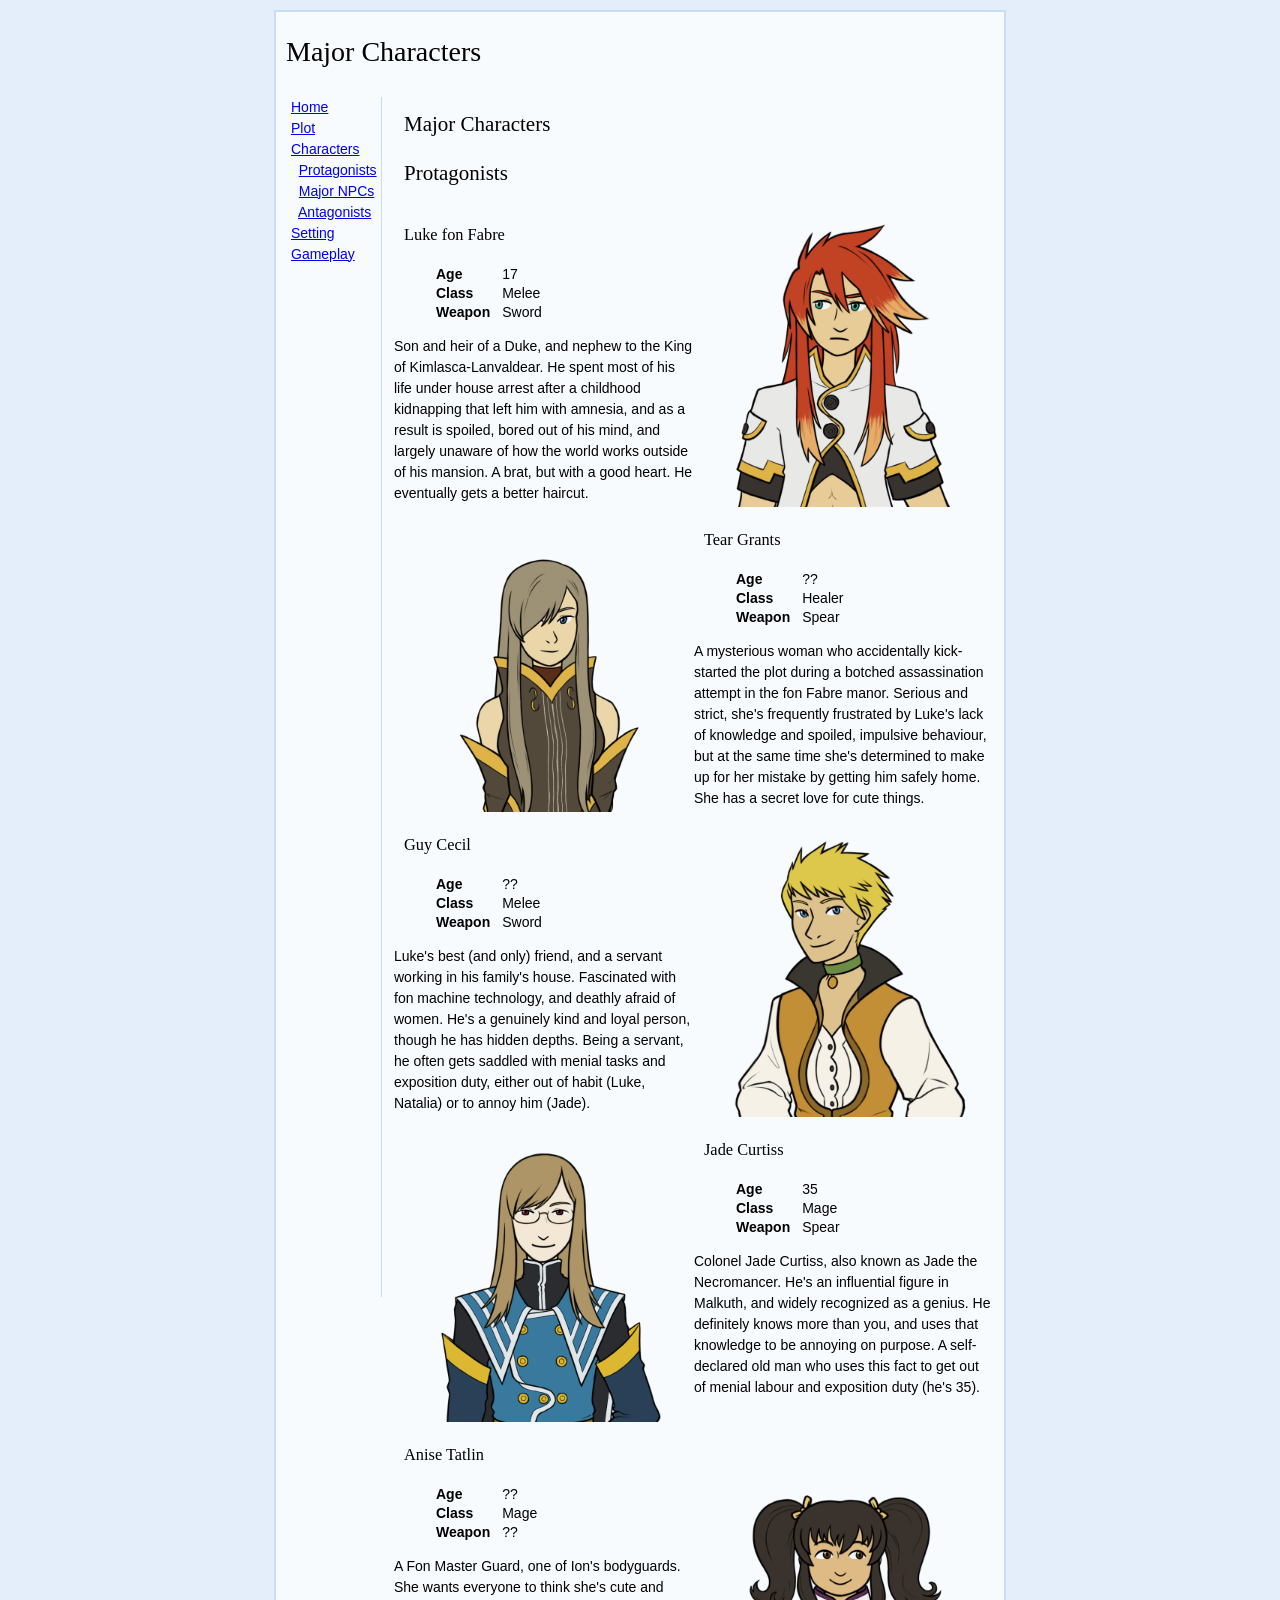
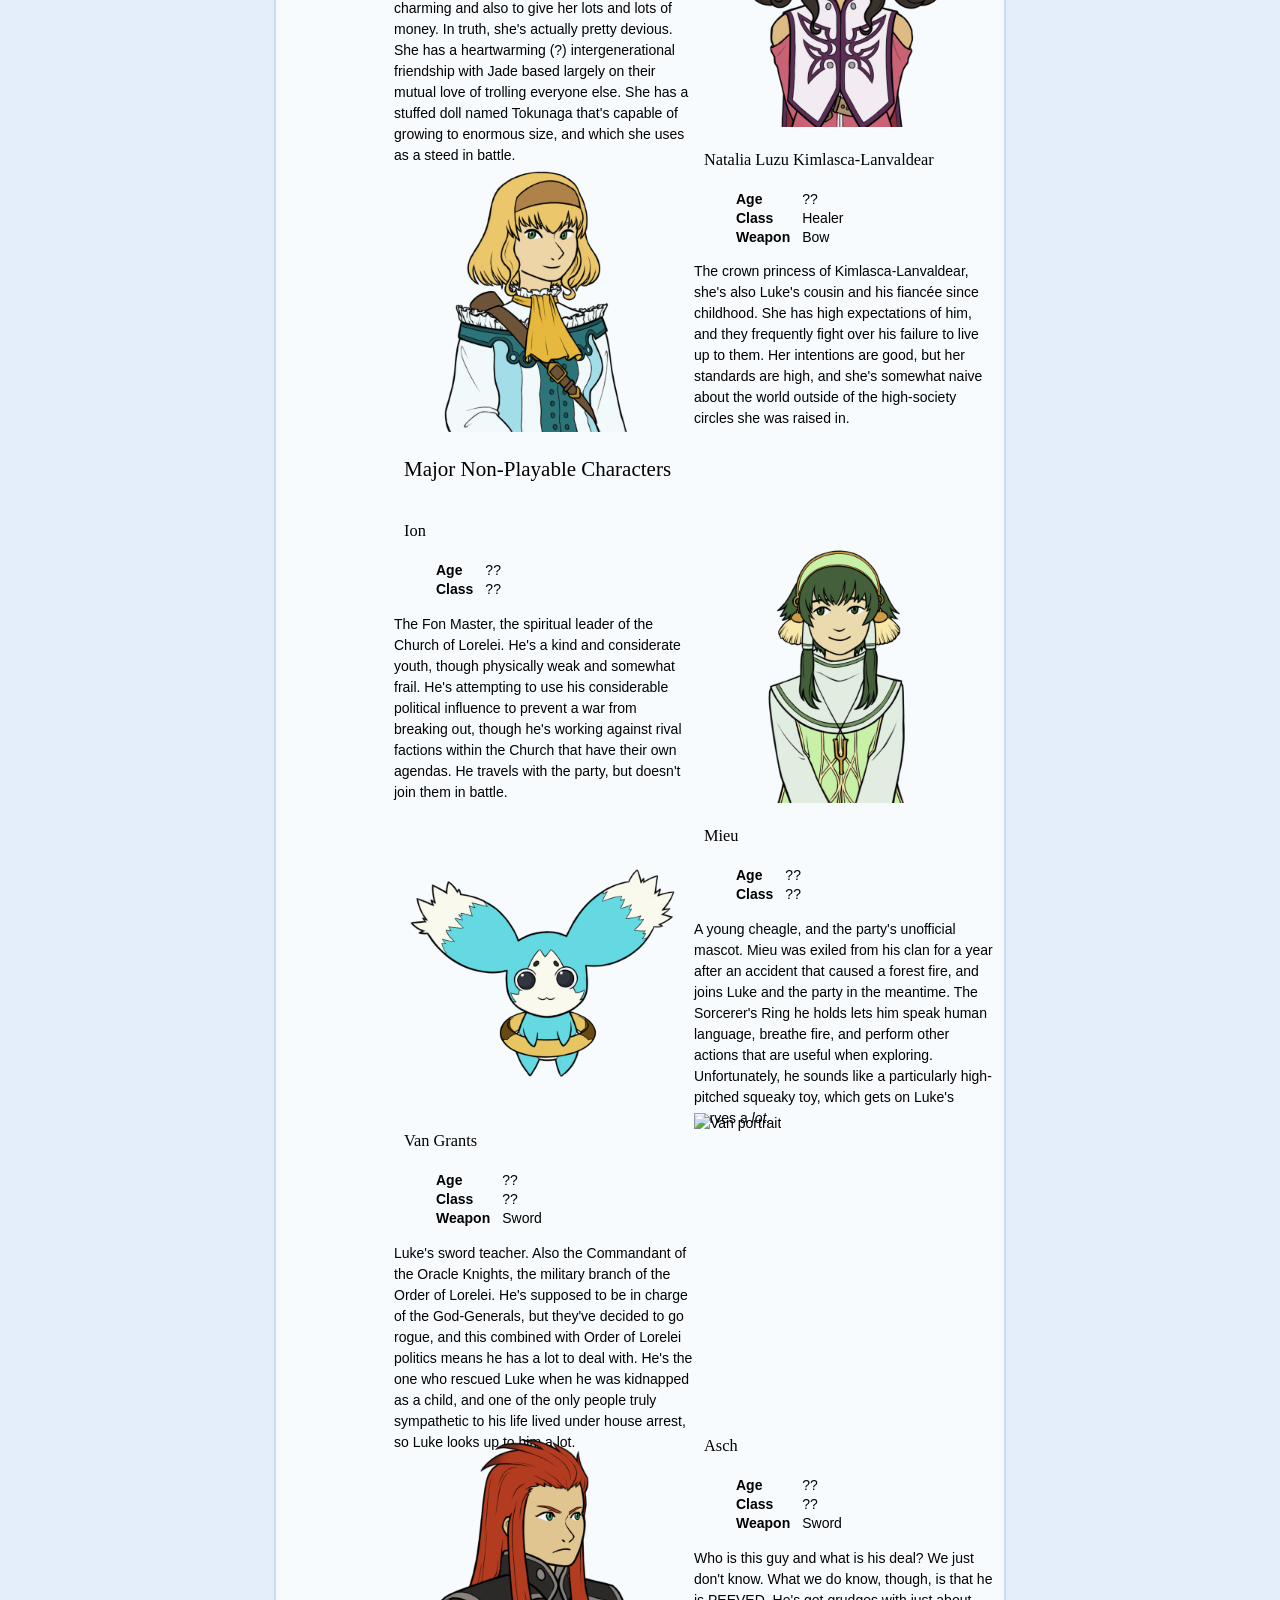
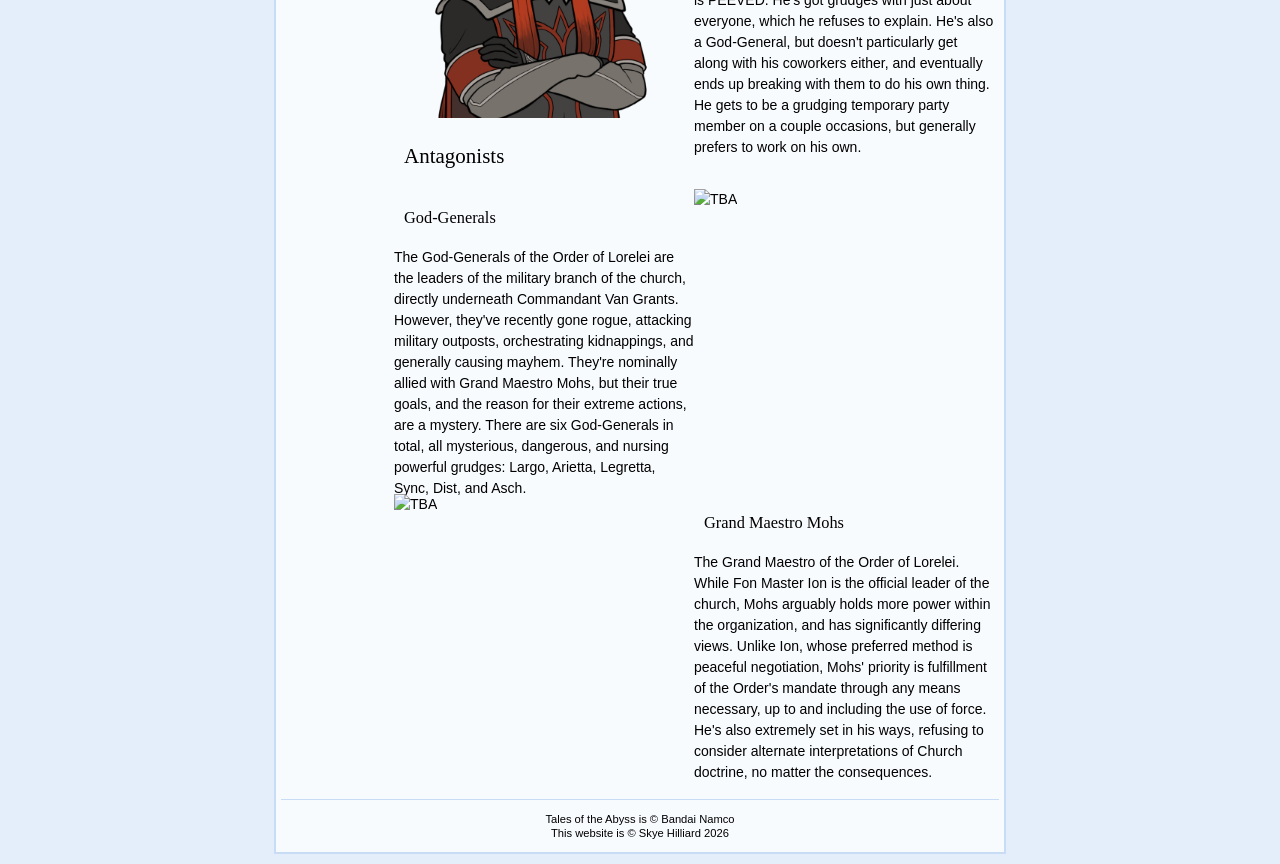
==== chara.html @ b819ff31 "Add files via upload" ====
<!DOCTYPE html>
  <html lang="en">
  <head>
   <meta charset="UTF-8">
   <title> Characters </title>
   <link rel="stylesheet" href="global.css" media="screen">
  </head>
  <body class="content"> <!--content pages will have the same layout-->
   <div id="wrapper">
    <header> <h1>Major Characters</h1> </header>

    <article>
     <h1>Major Characters</h1>
     <h2 id="protag">Protagonists</h2> <!--id for nav linking purposes-->
     <section id="left"> <!--to float left-->
      <h3>Luke fon Fabre</h3>
      <table id="chardata">
       <tr> <td> <strong> Age </strong> </td> <td> 17 </td> </tr>
       <tr> <td> <strong> Class </strong> </td> <td> Melee </td> </tr>
       <tr> <td> <strong> Weapon </strong> </td> <td> Sword </td> </tr>
      </table>
      <p> Son and heir of a Duke, and nephew to the King of Kimlasca-Lanvaldear. He spent most of his life under house arrest after a childhood kidnapping that left him with amnesia, and as a result is spoiled, bored out of his mind, and largely unaware of how the world works outside of his mansion. A brat, but with a good heart. He eventually gets a better haircut. </p>
     </section>
     <section id="right"> <!-- to float right-->
      <img src="images/luke.png" width="300" height="300" alt="Luke portrait" title="image copyright myself"> <!--I made all these portrait images!!-->
     </section>

     <section id="left"> <!--to float left-->
      <img src="images/tear.png" width="300" height="300" alt="Tear portrait" title="image copyright myself">
     </section>
     <section id="right"> <!-- to float right-->
      <h3>Tear Grants</h3>
      <table id="chardata">
       <tr> <td> <strong> Age </strong> </td> <td> ?? </td> </tr>
       <tr> <td> <strong> Class </strong> </td> <td> Healer </td> </tr>
       <tr> <td> <strong> Weapon </strong> </td> <td> Spear </td> </tr>
      </table>
      <p> A mysterious woman who accidentally kick-started the plot during a botched assassination attempt in the fon Fabre manor. Serious and strict, she's frequently frustrated by Luke's lack of knowledge and spoiled, impulsive behaviour, but at the same time she's determined to make up for her mistake by getting him safely home. She has a secret love for cute things. </p>
     </section>

     <section id="left"> <!--to float left-->
      <h3>Guy Cecil</h3>
      <table id="chardata">
       <tr> <td> <strong> Age </strong> </td> <td> ?? </td> </tr>
       <tr> <td> <strong> Class </strong> </td> <td> Melee </td> </tr>
       <tr> <td> <strong> Weapon </strong> </td> <td> Sword </td> </tr>
      </table>
      <p> Luke's best (and only) friend, and a servant working in his family's house. Fascinated with fon machine technology, and deathly afraid of women. He's a genuinely kind and loyal person, though he has hidden depths. Being a servant, he often gets saddled with menial tasks and exposition duty, either out of habit (Luke, Natalia) or to annoy him (Jade). </p>
     </section>
     <section id="right"> <!-- to float right-->
      <img src="images/guy.png" width="300" height="300" alt="Guy portrait" title="image copyright myself">
     </section>

     <section id="left"> <!--to float left-->
      <img src="images/jade.png" width="300" height="300" alt="Jade portrait" title="image copyright myself">
     </section>
     <section id="right"> <!-- to float right-->
      <h3>Jade Curtiss</h3>
      <table id="chardata">
       <tr> <td> <strong> Age </strong> </td> <td> 35 </td> </tr>
       <tr> <td> <strong> Class </strong> </td> <td> Mage </td> </tr>
       <tr> <td> <strong> Weapon </strong> </td> <td> Spear </td> </tr>
      </table>
      <p> Colonel Jade Curtiss, also known as Jade the Necromancer. He's an influential figure in Malkuth, and widely recognized as a genius. He definitely knows more than you, and uses that knowledge to be annoying on purpose. A self-declared old man who uses this fact to get out of menial labour and exposition duty (he's 35). </p>
     </section>

     <section id="left"> <!--to float left-->
      <h3>Anise Tatlin</h3>
      <table id="chardata">
       <tr> <td> <strong> Age </strong> </td> <td> ?? </td> </tr>
       <tr> <td> <strong> Class </strong> </td> <td> Mage </td> </tr>
       <tr> <td> <strong> Weapon </strong> </td> <td> ?? </td> </tr>
      </table>
      <p> A Fon Master Guard, one of Ion's bodyguards. She wants everyone to think she's cute and charming and also to give her lots and lots of money. In truth, she's actually pretty devious. She has a heartwarming (?) intergenerational friendship with Jade based largely on their mutual love of trolling everyone else. She has a stuffed doll named Tokunaga that's capable of growing to enormous size, and which she uses as a steed in battle. </p>
     </section>
     <section id="right"> <!-- to float right-->
      <img src="images/anise.png" width="300" height="300" alt="Anise portrait" title="image copyright myself">
     </section>

     <section id="left"> <!--to float left-->
      <img src="images/natalia.png" width="300" height="300" alt="Natalia portrait" title="image copyright myself">
     </section>
     <section id="right"> <!-- to float right-->
      <h3>Natalia Luzu Kimlasca-Lanvaldear</h3>
      <table id="chardata">
       <tr> <td> <strong> Age </strong> </td> <td> ?? </td> </tr>
       <tr> <td> <strong> Class </strong> </td> <td> Healer </td> </tr>
       <tr> <td> <strong> Weapon </strong> </td> <td> Bow </td> </tr>
      </table>
      <p> The crown princess of Kimlasca-Lanvaldear, she's also Luke's cousin and his fiancée since childhood. She has high expectations of him, and they frequently fight over his failure to live up to them. Her intentions are good, but her standards are high, and she's somewhat naive about the world outside of the high-society circles she was raised in. </p>
     </section>
</article>

<article>
     <h2 id="npc"> Major Non-Playable Characters </h2>  <!--id for nav linking purposes-->

     <section id="left"> <!--to float left-->
      <h3>Ion</h3>
      <table id="chardata">
       <tr> <td> <strong> Age </strong> </td> <td> ?? </td> </tr>
       <tr> <td> <strong> Class </strong> </td> <td> ?? </td> </tr>
      </table>
      <p> The Fon Master, the spiritual leader of the Church of Lorelei. He's a kind and considerate youth, though physically weak and somewhat frail. He's attempting to use his considerable political influence to prevent a war from breaking out, though he's working against rival factions within the Church that have their own agendas. He travels with the party, but doesn't join them in battle. </p>
     </section>
     <section id="right"> <!-- to float right-->
      <img src="images/ion.png" width="300" height="300" alt="Ion portrait" title="image copyright myself">
     </section>

     <section id="left"> <!--to float left-->
      <img src="images/mieu.png" width="300" height="300" alt="Mieu portrait" title="image copyright myself">
     </section>
     <section id="right"> <!-- to float right-->
      <h3>Mieu</h3>
      <table id="chardata">
       <tr> <td> <strong> Age </strong> </td> <td> ?? </td> </tr>
       <tr> <td> <strong> Class </strong> </td> <td> ?? </td> </tr>
      </table>
      <p> A young cheagle, and the party's unofficial mascot. Mieu was exiled from his clan for a year after an accident that caused a forest fire, and joins Luke and the party in the meantime. The Sorcerer's Ring he holds lets him speak human language, breathe fire, and perform other actions that are useful when exploring. Unfortunately, he sounds like a particularly high-pitched squeaky toy, which gets on Luke's nerves a <em>lot.</em> </p>
     </section>

     <section id="left"> <!--to float left-->
      <h3>Van Grants</h3>
      <table id="chardata">
       <tr> <td> <strong> Age </strong> </td> <td> ?? </td> </tr>
       <tr> <td> <strong> Class </strong> </td> <td> ?? </td> </tr>
       <tr> <td> <strong> Weapon </strong> </td> <td> Sword </td> </tr>
      </table>
      <p> Luke's sword teacher. Also the Commandant of the Oracle Knights, the military branch of the Order of Lorelei. He's supposed to be in charge of the God-Generals, but they've decided to go rogue, and this combined with Order of Lorelei politics means he has a lot to deal with. He's the one who rescued Luke when he was kidnapped as a child, and one of the only people truly sympathetic to his life lived under house arrest, so Luke looks up to him a lot. </p>
     </section>
     <section id="right"> <!-- to float right-->
      <img src="images/van.png" width="300" height="300" alt="Van portrait" title="image copyright myself">
     </section>

     <section id="left"> <!--to float left-->
      <img src="images/asch.png" width="300" height="300" alt="Asch portrait" title="image copyright myself">
     </section>
     <section id="right"> <!-- to float right-->
      <h3>Asch</h3>
      <table id="chardata">
       <tr> <td> <strong> Age </strong> </td> <td> ?? </td> </tr>
       <tr> <td> <strong> Class </strong> </td> <td> ?? </td> </tr>
       <tr> <td> <strong> Weapon </strong> </td> <td> Sword </td> </tr>
      </table>
      <p> Who is this guy and what is his deal? We just don't know. What we do know, though, is that he is PEEVED. He's got grudges with just about everyone, which he refuses to explain. He's also a God-General, but doesn't particularly get along with his coworkers either, and eventually ends up breaking with them to do his own thing. He gets to be a grudging temporary party member on a couple occasions, but generally prefers to work on his own. </p>
     </section>
</article>

<article>
     <h2 id="antag"> Antagonists </h2>  <!--id for nav linking purposes-->

     <section id="left"> <!--to float left-->
      <h3>God-Generals</h3>
      <p> The God-Generals of the Order of Lorelei are the leaders of the military branch of the church, directly underneath Commandant Van Grants. However, they've recently gone rogue, attacking military outposts, orchestrating kidnappings, and generally causing mayhem. They're nominally allied with Grand Maestro Mohs, but their true goals, and the reason for their extreme actions, are a mystery. There are six God-Generals in total, all mysterious, dangerous, and nursing powerful grudges: Largo, Arietta, Legretta, Sync, Dist, and Asch. </p>
     </section>
     <section id="right"> <!-- to float right-->
      <img src="TBA" width="300" height="300" alt="TBA" title="image copyright myself">
     </section>

     <section id="left"> <!--to float left-->
      <img src="TBA" width="300" height="300" alt="TBA" title="image copyright myself">
     </section>
     <section id="right"> <!-- to float right-->
      <h3>Grand Maestro Mohs</h3>
      <p> The Grand Maestro of the Order of Lorelei. While Fon Master Ion is the official leader of the church, Mohs arguably holds more power within the organization, and has significantly differing views. Unlike Ion, whose preferred method is peaceful negotiation, Mohs' priority is fulfillment of the Order's mandate through any means necessary, up to and including the use of force. He's also extremely set in his ways, refusing to consider alternate interpretations of Church doctrine, no matter the consequences. </p>
     </section>
    </article>

    <nav> <!--floats on side of page-->
     <a href="index.html" title="Home">Home</a> <br>
     <a href="plot.html" title="Plot">Plot</a> <br>
     <a href="chara.html" title="Characters">Characters</a> <br>
     &nbsp; <a href="#protag" title="Protagonists">Protagonists</a> <br>
     &nbsp; <a href="#npc" title="Major NPCs">Major NPCs</a> <br>
     &nbsp; <a href="#antag" title="Antagonists">Antagonists</a> <br>
     <a href="setting.html" title="Setting">Setting</a> <br>
     <a href="gameplay.html" title="Gameplay">Gameplay</a> <br>
    </nav>

    <footer>
     <p> Tales of the Abyss is &copy; Bandai Namco <br>
     This website is &copy; Skye Hilliard 2026</p>
    </footer>
   </div> <!--close wrapper div-->
  </body>
</html>
---- global.css ----
/* Skye's Abyss fanpage CSS file */

body { font-family: "Goudy Old Style", arial, sans-serif;
       font-size: 14px;
       line-height: 1.5;
       margin: 0;
       padding: 0;
       background: #e4eefa; }

h1, h2, h3 { font-family: broadway, garamond, serif;
             font-weight: normal;
             margin-left: 10px; }

div#wrapper { width: 728px;
              margin: 10px auto;
              background-color: #f8fbfe;
              border: 2px solid #c8dcf5; }

/* index page has a unique layout design */

.index nav { text-align: center;
             line-height: 1.5;
             margin: 5px;
             padding: 5px;
             border-top: 1px solid #c8dcf5;
             border-bottom: 1px solid #c8dcf5; }

/* need to format the section instead of the article bc the nav is inside the article */
.index section { margin: 10px; }

.index header { height: 295px;
                margin: 20px;
                background: #f8fbfe url(images/s_toa_logo.png) center no-repeat; }
/*image is official game logo, copyright bandai namco */

.index h1 { text-align: center;
            margin-left: 0px; }

/* end of index-specific formatting */

/* all content pages will have the same general layout */

.content nav { float: left;
               position: fixed;
               width: 90px;
               height: 1200px;
               line-height: 1.5;
               margin: 5px;
               padding-left: 10px;
               border-right: 1px solid #c8dcf5; }

.content article { float: right;
                   width: 600px;
                   padding-right: 10px; }

/* end of content page-specific formatting */

/* using left/right sections in chara page to do fun things with image alignment */
section#left { float: left;
               width: 300px;
               height: 300px;
               margin-bottom: 5px; }

section#right { float: right;
                width: 300px;
                height: 300px;
                margin-bottom: 5px; }

table, th, td { margin-left: 30px;
                line-height: 1.2;
                padding: 0px 5px; }

footer { clear: both;
         font-size: 80%;
         line-height: 1.3;
         text-align: center;
         margin: 5px;
         border-top: 1px solid #c8dcf5; }
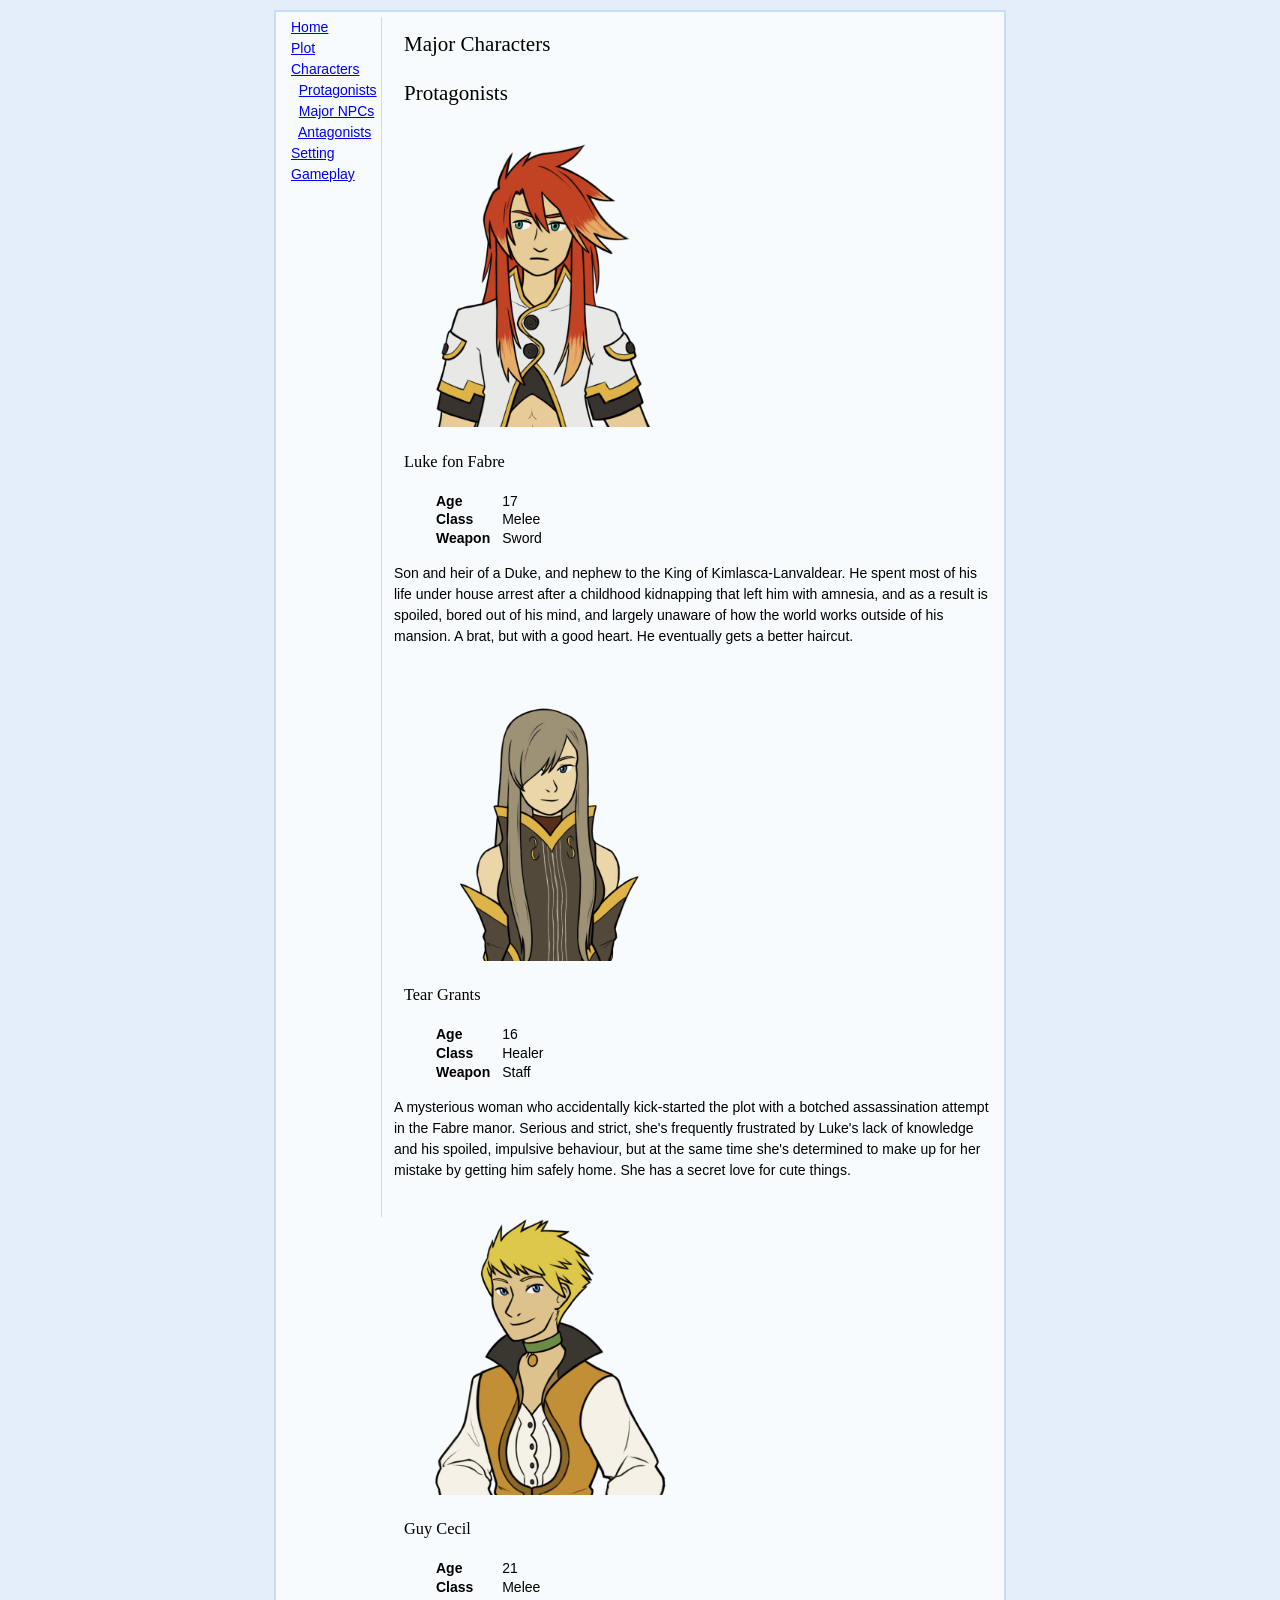
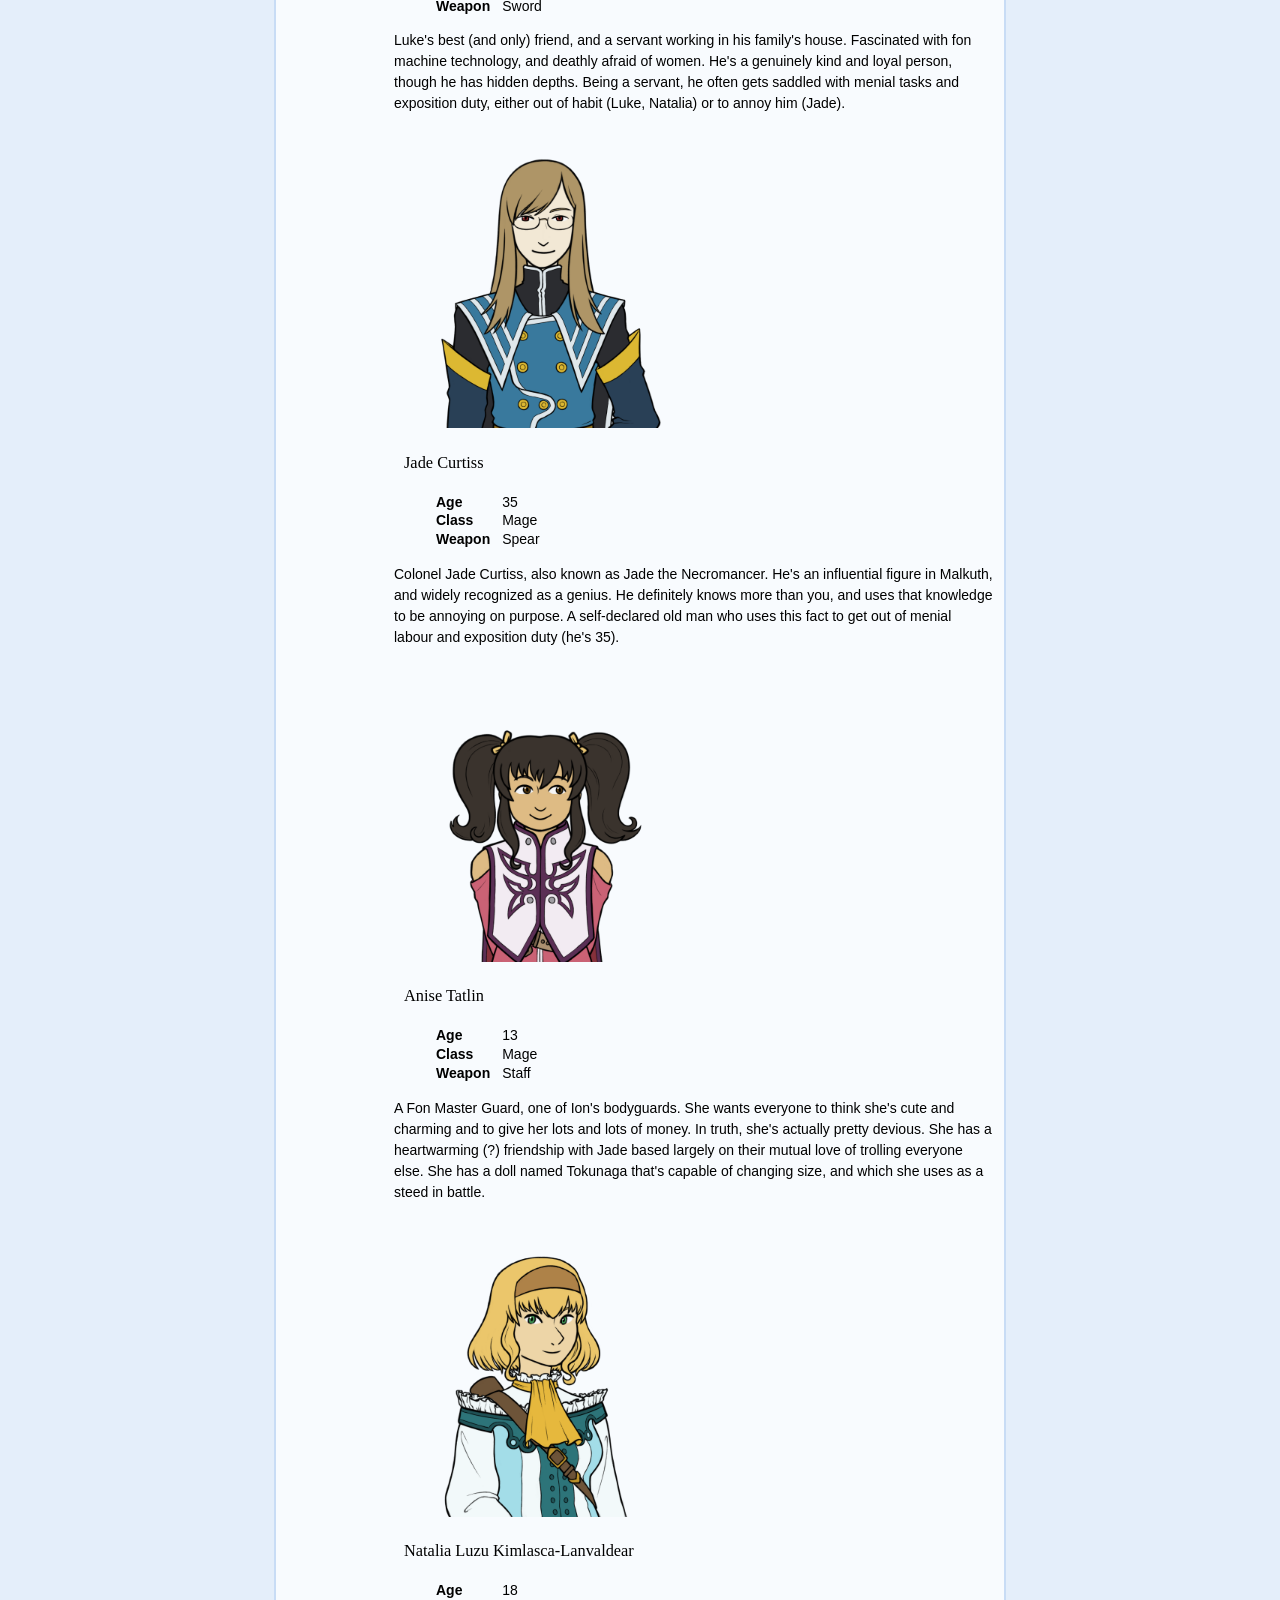
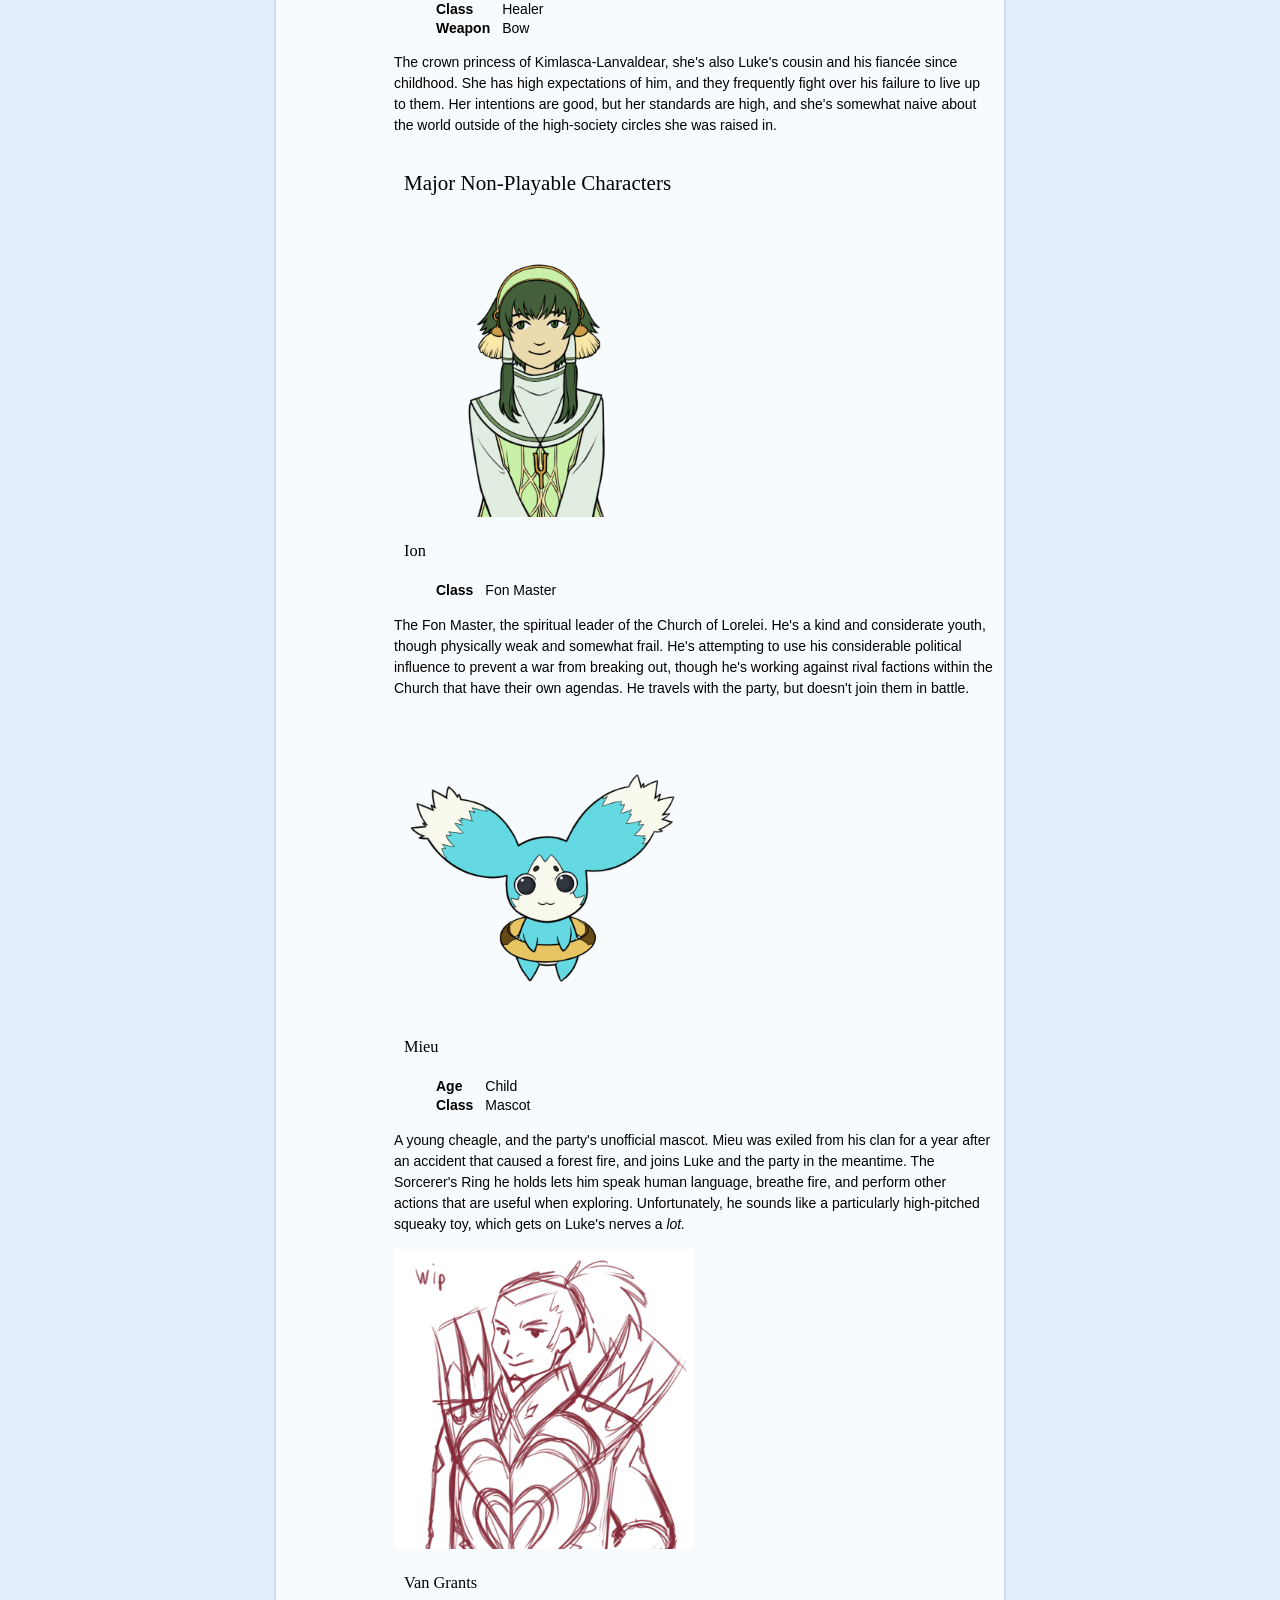
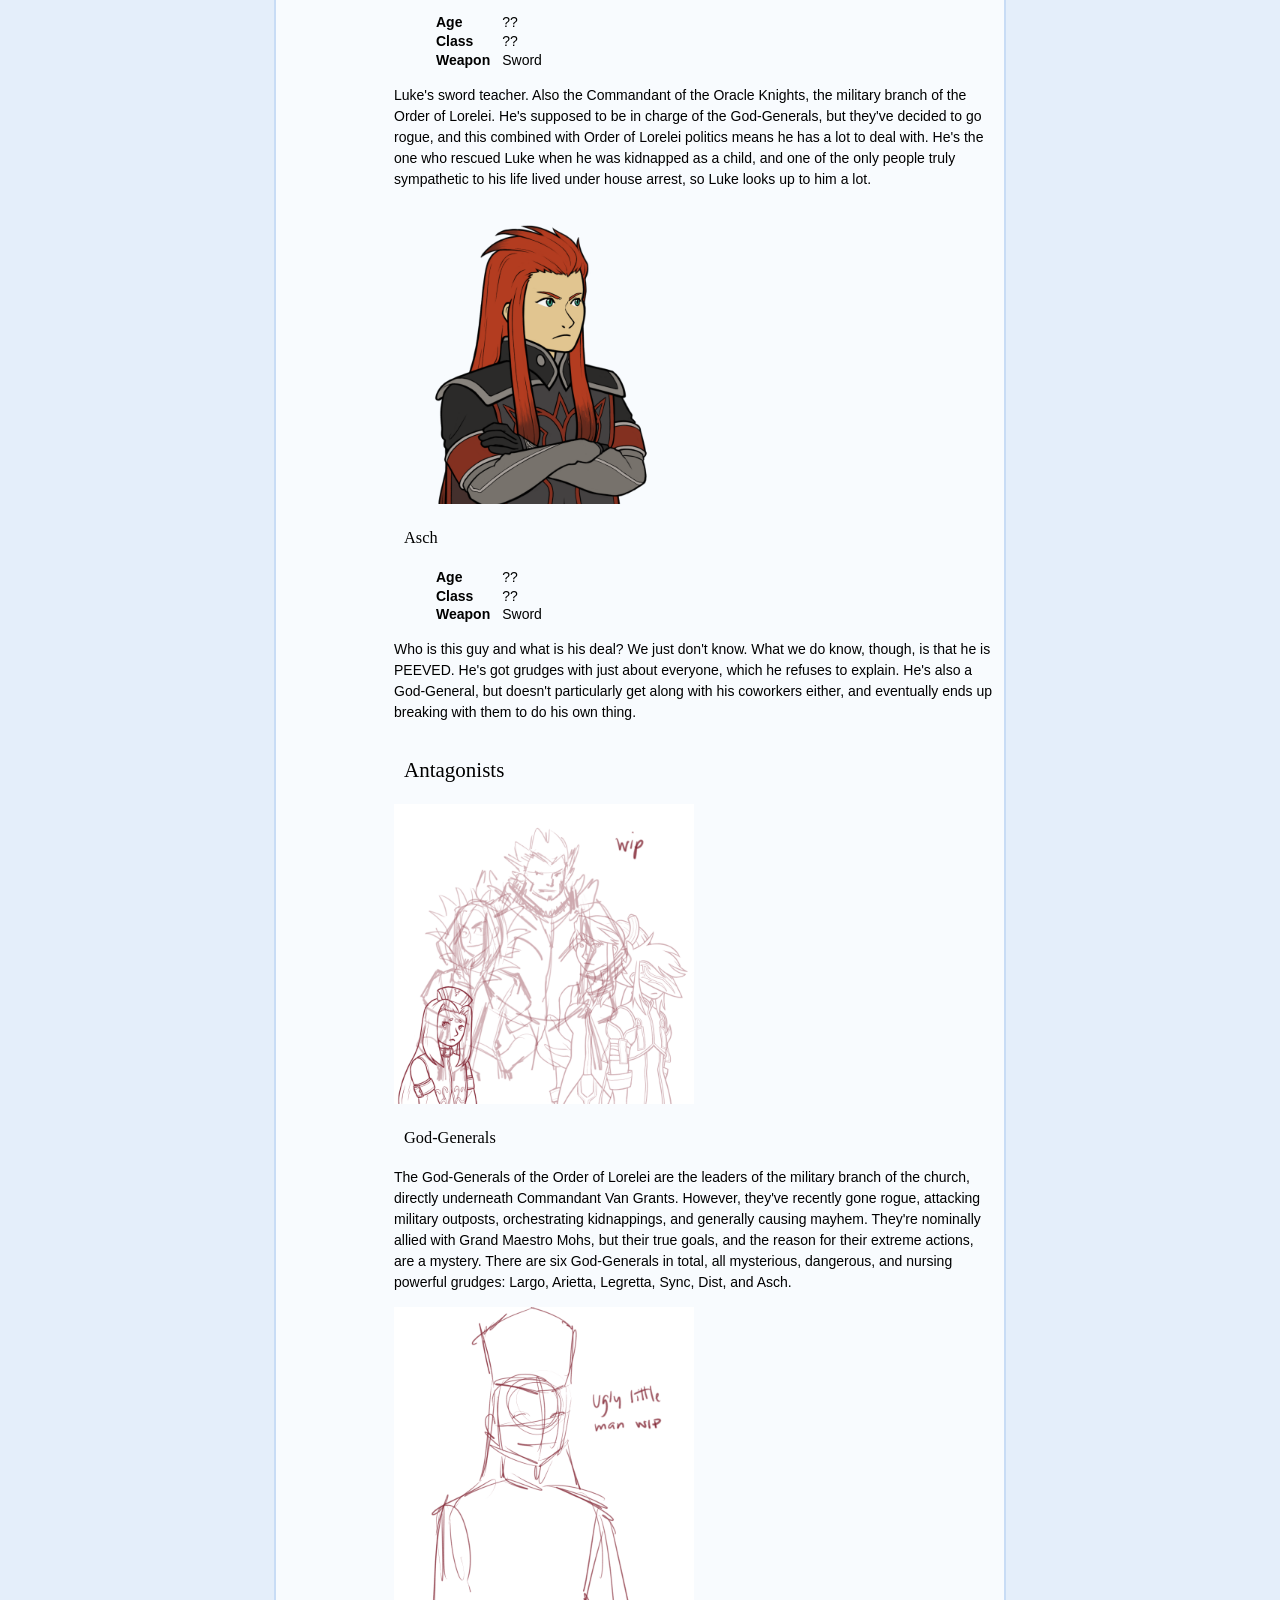
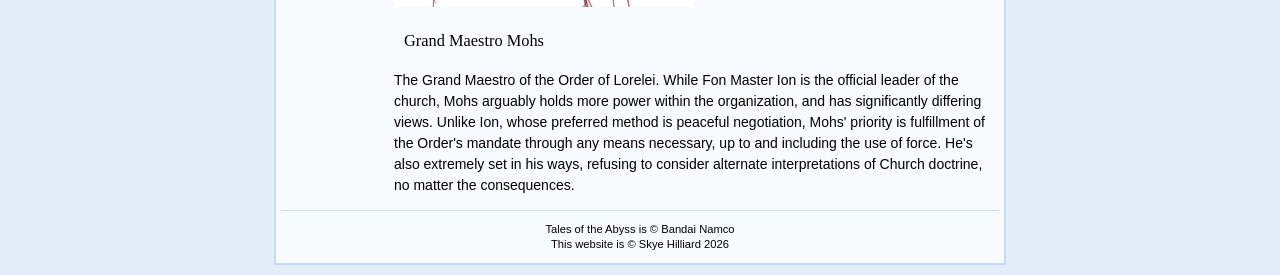
==== commit 6a8892fb: "Update chara.html" ====
--- a/chara.html
+++ b/chara.html
@@ -7,54 +7,54 @@
   </head>
   <body class="content"> <!--content pages will have the same layout-->
    <div id="wrapper">
-    <header> <h1>Major Characters</h1> </header>
+    <header> </header>
 
     <article>
      <h1>Major Characters</h1>
      <h2 id="protag">Protagonists</h2> <!--id for nav linking purposes-->
-     <section id="left"> <!--to float left-->
+     <section id="sized">
+      <span id="right"> <!-- to float right-->
+       <img src="images/luke.png" width="300" height="300" alt="Luke portrait" title="image copyright myself"> <!--I made all these portrait images!!-->
+      </span>
       <h3>Luke fon Fabre</h3>
-      <table id="chardata">
+      <table id="chardata"> <!--not sure if i need this table id but just in case-->
        <tr> <td> <strong> Age </strong> </td> <td> 17 </td> </tr>
        <tr> <td> <strong> Class </strong> </td> <td> Melee </td> </tr>
        <tr> <td> <strong> Weapon </strong> </td> <td> Sword </td> </tr>
       </table>
       <p> Son and heir of a Duke, and nephew to the King of Kimlasca-Lanvaldear. He spent most of his life under house arrest after a childhood kidnapping that left him with amnesia, and as a result is spoiled, bored out of his mind, and largely unaware of how the world works outside of his mansion. A brat, but with a good heart. He eventually gets a better haircut. </p>
      </section>
-     <section id="right"> <!-- to float right-->
-      <img src="images/luke.png" width="300" height="300" alt="Luke portrait" title="image copyright myself"> <!--I made all these portrait images!!-->
+
+     <section id="sized">
+      <span id="left"> <!-- to float left-->
+      <img src="images/tear.png" width="300" height="300" alt="Tear portrait" title="image copyright myself">
+      </span>
+      <h3>Tear Grants</h3>
+      <table id="chardata">
+       <tr> <td> <strong> Age </strong> </td> <td> 16 </td> </tr>
+       <tr> <td> <strong> Class </strong> </td> <td> Healer </td> </tr>
+       <tr> <td> <strong> Weapon </strong> </td> <td> Staff </td> </tr>
+      </table>
+      <p> A mysterious woman who accidentally kick-started the plot with a botched assassination attempt in the Fabre manor. Serious and strict, she's frequently frustrated by Luke's lack of knowledge and his spoiled, impulsive behaviour, but at the same time she's determined to make up for her mistake by getting him safely home. She has a secret love for cute things. </p>
      </section>
 
-     <section id="left"> <!--to float left-->
-      <img src="images/tear.png" width="300" height="300" alt="Tear portrait" title="image copyright myself">
-     </section>
-     <section id="right"> <!-- to float right-->
-      <h3>Tear Grants</h3>
-      <table id="chardata">
-       <tr> <td> <strong> Age </strong> </td> <td> ?? </td> </tr>
-       <tr> <td> <strong> Class </strong> </td> <td> Healer </td> </tr>
-       <tr> <td> <strong> Weapon </strong> </td> <td> Spear </td> </tr>
-      </table>
-      <p> A mysterious woman who accidentally kick-started the plot during a botched assassination attempt in the fon Fabre manor. Serious and strict, she's frequently frustrated by Luke's lack of knowledge and spoiled, impulsive behaviour, but at the same time she's determined to make up for her mistake by getting him safely home. She has a secret love for cute things. </p>
-     </section>
-
-     <section id="left"> <!--to float left-->
+     <section id="sized">
+      <span id="right"> <!-- to float right-->
+      <img src="images/guy.png" width="300" height="300" alt="Guy portrait" title="image copyright myself"> 
+      </span>
       <h3>Guy Cecil</h3>
       <table id="chardata">
-       <tr> <td> <strong> Age </strong> </td> <td> ?? </td> </tr>
+       <tr> <td> <strong> Age </strong> </td> <td> 21 </td> </tr>
        <tr> <td> <strong> Class </strong> </td> <td> Melee </td> </tr>
        <tr> <td> <strong> Weapon </strong> </td> <td> Sword </td> </tr>
       </table>
       <p> Luke's best (and only) friend, and a servant working in his family's house. Fascinated with fon machine technology, and deathly afraid of women. He's a genuinely kind and loyal person, though he has hidden depths. Being a servant, he often gets saddled with menial tasks and exposition duty, either out of habit (Luke, Natalia) or to annoy him (Jade). </p>
      </section>
-     <section id="right"> <!-- to float right-->
-      <img src="images/guy.png" width="300" height="300" alt="Guy portrait" title="image copyright myself">
-     </section>
 
-     <section id="left"> <!--to float left-->
+     <section id="sized">
+      <span id="left"> <!-- to float left-->
       <img src="images/jade.png" width="300" height="300" alt="Jade portrait" title="image copyright myself">
-     </section>
-     <section id="right"> <!-- to float right-->
+      </span>
       <h3>Jade Curtiss</h3>
       <table id="chardata">
        <tr> <td> <strong> Age </strong> </td> <td> 35 </td> </tr>
@@ -64,26 +64,26 @@
       <p> Colonel Jade Curtiss, also known as Jade the Necromancer. He's an influential figure in Malkuth, and widely recognized as a genius. He definitely knows more than you, and uses that knowledge to be annoying on purpose. A self-declared old man who uses this fact to get out of menial labour and exposition duty (he's 35). </p>
      </section>
 
-     <section id="left"> <!--to float left-->
+     <section id="sized">
+      <span id="right"> <!-- to float right-->
+      <img src="images/anise.png" width="300" height="300" alt="Anise portrait" title="image copyright myself">
+      </span>
       <h3>Anise Tatlin</h3>
       <table id="chardata">
-       <tr> <td> <strong> Age </strong> </td> <td> ?? </td> </tr>
+       <tr> <td> <strong> Age </strong> </td> <td> 13 </td> </tr>
        <tr> <td> <strong> Class </strong> </td> <td> Mage </td> </tr>
-       <tr> <td> <strong> Weapon </strong> </td> <td> ?? </td> </tr>
+       <tr> <td> <strong> Weapon </strong> </td> <td> Staff </td> </tr>
       </table>
-      <p> A Fon Master Guard, one of Ion's bodyguards. She wants everyone to think she's cute and charming and also to give her lots and lots of money. In truth, she's actually pretty devious. She has a heartwarming (?) intergenerational friendship with Jade based largely on their mutual love of trolling everyone else. She has a stuffed doll named Tokunaga that's capable of growing to enormous size, and which she uses as a steed in battle. </p>
-     </section>
-     <section id="right"> <!-- to float right-->
-      <img src="images/anise.png" width="300" height="300" alt="Anise portrait" title="image copyright myself">
+      <p> A Fon Master Guard, one of Ion's bodyguards. She wants everyone to think she's cute and charming and to give her lots and lots of money. In truth, she's actually pretty devious. She has a heartwarming (?) friendship with Jade based largely on their mutual love of trolling everyone else. She has a doll named Tokunaga that's capable of changing size, and which she uses as a steed in battle. </p>
      </section>
 
-     <section id="left"> <!--to float left-->
+     <section id="sized">
+      <span id="left"> <!-- to float left-->
       <img src="images/natalia.png" width="300" height="300" alt="Natalia portrait" title="image copyright myself">
-     </section>
-     <section id="right"> <!-- to float right-->
+      </span>
       <h3>Natalia Luzu Kimlasca-Lanvaldear</h3>
       <table id="chardata">
-       <tr> <td> <strong> Age </strong> </td> <td> ?? </td> </tr>
+       <tr> <td> <strong> Age </strong> </td> <td> 18 </td> </tr>
        <tr> <td> <strong> Class </strong> </td> <td> Healer </td> </tr>
        <tr> <td> <strong> Weapon </strong> </td> <td> Bow </td> </tr>
       </table>
@@ -94,31 +94,33 @@
 <article>
      <h2 id="npc"> Major Non-Playable Characters </h2>  <!--id for nav linking purposes-->
 
-     <section id="left"> <!--to float left-->
+     <section id="sized">
+      <span id="right"> <!-- to float right-->
+      <img src="images/ion.png" width="300" height="300" alt="Ion portrait" title="image copyright myself">
+      </span>
       <h3>Ion</h3>
       <table id="chardata">
-       <tr> <td> <strong> Age </strong> </td> <td> ?? </td> </tr>
-       <tr> <td> <strong> Class </strong> </td> <td> ?? </td> </tr>
+       <tr> <td> <strong> Class </strong> </td> <td> Fon Master </td> </tr>
       </table>
       <p> The Fon Master, the spiritual leader of the Church of Lorelei. He's a kind and considerate youth, though physically weak and somewhat frail. He's attempting to use his considerable political influence to prevent a war from breaking out, though he's working against rival factions within the Church that have their own agendas. He travels with the party, but doesn't join them in battle. </p>
      </section>
-     <section id="right"> <!-- to float right-->
-      <img src="images/ion.png" width="300" height="300" alt="Ion portrait" title="image copyright myself">
-     </section>
 
-     <section id="left"> <!--to float left-->
+     <section id="sized">
+      <span id="left"> <!-- to float left-->
       <img src="images/mieu.png" width="300" height="300" alt="Mieu portrait" title="image copyright myself">
-     </section>
-     <section id="right"> <!-- to float right-->
+      </span>
       <h3>Mieu</h3>
       <table id="chardata">
-       <tr> <td> <strong> Age </strong> </td> <td> ?? </td> </tr>
-       <tr> <td> <strong> Class </strong> </td> <td> ?? </td> </tr>
+       <tr> <td> <strong> Age </strong> </td> <td> Child </td> </tr>
+       <tr> <td> <strong> Class </strong> </td> <td> Mascot </td> </tr>
       </table>
       <p> A young cheagle, and the party's unofficial mascot. Mieu was exiled from his clan for a year after an accident that caused a forest fire, and joins Luke and the party in the meantime. The Sorcerer's Ring he holds lets him speak human language, breathe fire, and perform other actions that are useful when exploring. Unfortunately, he sounds like a particularly high-pitched squeaky toy, which gets on Luke's nerves a <em>lot.</em> </p>
      </section>
 
-     <section id="left"> <!--to float left-->
+     <section id="sized">
+      <span id="right"> <!-- to float right-->
+      <img src="images/van.png" width="300" height="300" alt="Van portrait" title="image copyright myself">
+      </span>
       <h3>Van Grants</h3>
       <table id="chardata">
        <tr> <td> <strong> Age </strong> </td> <td> ?? </td> </tr>
@@ -127,39 +129,36 @@
       </table>
       <p> Luke's sword teacher. Also the Commandant of the Oracle Knights, the military branch of the Order of Lorelei. He's supposed to be in charge of the God-Generals, but they've decided to go rogue, and this combined with Order of Lorelei politics means he has a lot to deal with. He's the one who rescued Luke when he was kidnapped as a child, and one of the only people truly sympathetic to his life lived under house arrest, so Luke looks up to him a lot. </p>
      </section>
-     <section id="right"> <!-- to float right-->
-      <img src="images/van.png" width="300" height="300" alt="Van portrait" title="image copyright myself">
-     </section>
 
-     <section id="left"> <!--to float left-->
+     <section id="sized">
+      <span id="left"> <!-- to float left-->
       <img src="images/asch.png" width="300" height="300" alt="Asch portrait" title="image copyright myself">
-     </section>
-     <section id="right"> <!-- to float right-->
+      </span>
       <h3>Asch</h3>
       <table id="chardata">
        <tr> <td> <strong> Age </strong> </td> <td> ?? </td> </tr>
        <tr> <td> <strong> Class </strong> </td> <td> ?? </td> </tr>
        <tr> <td> <strong> Weapon </strong> </td> <td> Sword </td> </tr>
       </table>
-      <p> Who is this guy and what is his deal? We just don't know. What we do know, though, is that he is PEEVED. He's got grudges with just about everyone, which he refuses to explain. He's also a God-General, but doesn't particularly get along with his coworkers either, and eventually ends up breaking with them to do his own thing. He gets to be a grudging temporary party member on a couple occasions, but generally prefers to work on his own. </p>
+      <p> Who is this guy and what is his deal? We just don't know. What we do know, though, is that he is PEEVED. He's got grudges with just about everyone, which he refuses to explain. He's also a God-General, but doesn't particularly get along with his coworkers either, and eventually ends up breaking with them to do his own thing. </p>
      </section>
 </article>
 
 <article>
      <h2 id="antag"> Antagonists </h2>  <!--id for nav linking purposes-->
 
-     <section id="left"> <!--to float left-->
+     <section id="sized">
+      <span id="right"> <!-- to float right-->
+      <img src="images/gg.png" width="300" height="300" alt="God-Generals portrait" title="image copyright myself">
+      </span>
       <h3>God-Generals</h3>
       <p> The God-Generals of the Order of Lorelei are the leaders of the military branch of the church, directly underneath Commandant Van Grants. However, they've recently gone rogue, attacking military outposts, orchestrating kidnappings, and generally causing mayhem. They're nominally allied with Grand Maestro Mohs, but their true goals, and the reason for their extreme actions, are a mystery. There are six God-Generals in total, all mysterious, dangerous, and nursing powerful grudges: Largo, Arietta, Legretta, Sync, Dist, and Asch. </p>
      </section>
-     <section id="right"> <!-- to float right-->
-      <img src="TBA" width="300" height="300" alt="TBA" title="image copyright myself">
-     </section>
 
-     <section id="left"> <!--to float left-->
-      <img src="TBA" width="300" height="300" alt="TBA" title="image copyright myself">
-     </section>
-     <section id="right"> <!-- to float right-->
+     <section id="sized">
+      <span id="left"> <!-- to float left-->
+      <img src="images/mohs.png" width="300" height="300" alt="Mohs portrait" title="image copyright myself">
+      </span>
       <h3>Grand Maestro Mohs</h3>
       <p> The Grand Maestro of the Order of Lorelei. While Fon Master Ion is the official leader of the church, Mohs arguably holds more power within the organization, and has significantly differing views. Unlike Ion, whose preferred method is peaceful negotiation, Mohs' priority is fulfillment of the Order's mandate through any means necessary, up to and including the use of force. He's also extremely set in his ways, refusing to consider alternate interpretations of Church doctrine, no matter the consequences. </p>
      </section>
@@ -182,4 +181,4 @@
     </footer>
    </div> <!--close wrapper div-->
   </body>
-</html>+</html>
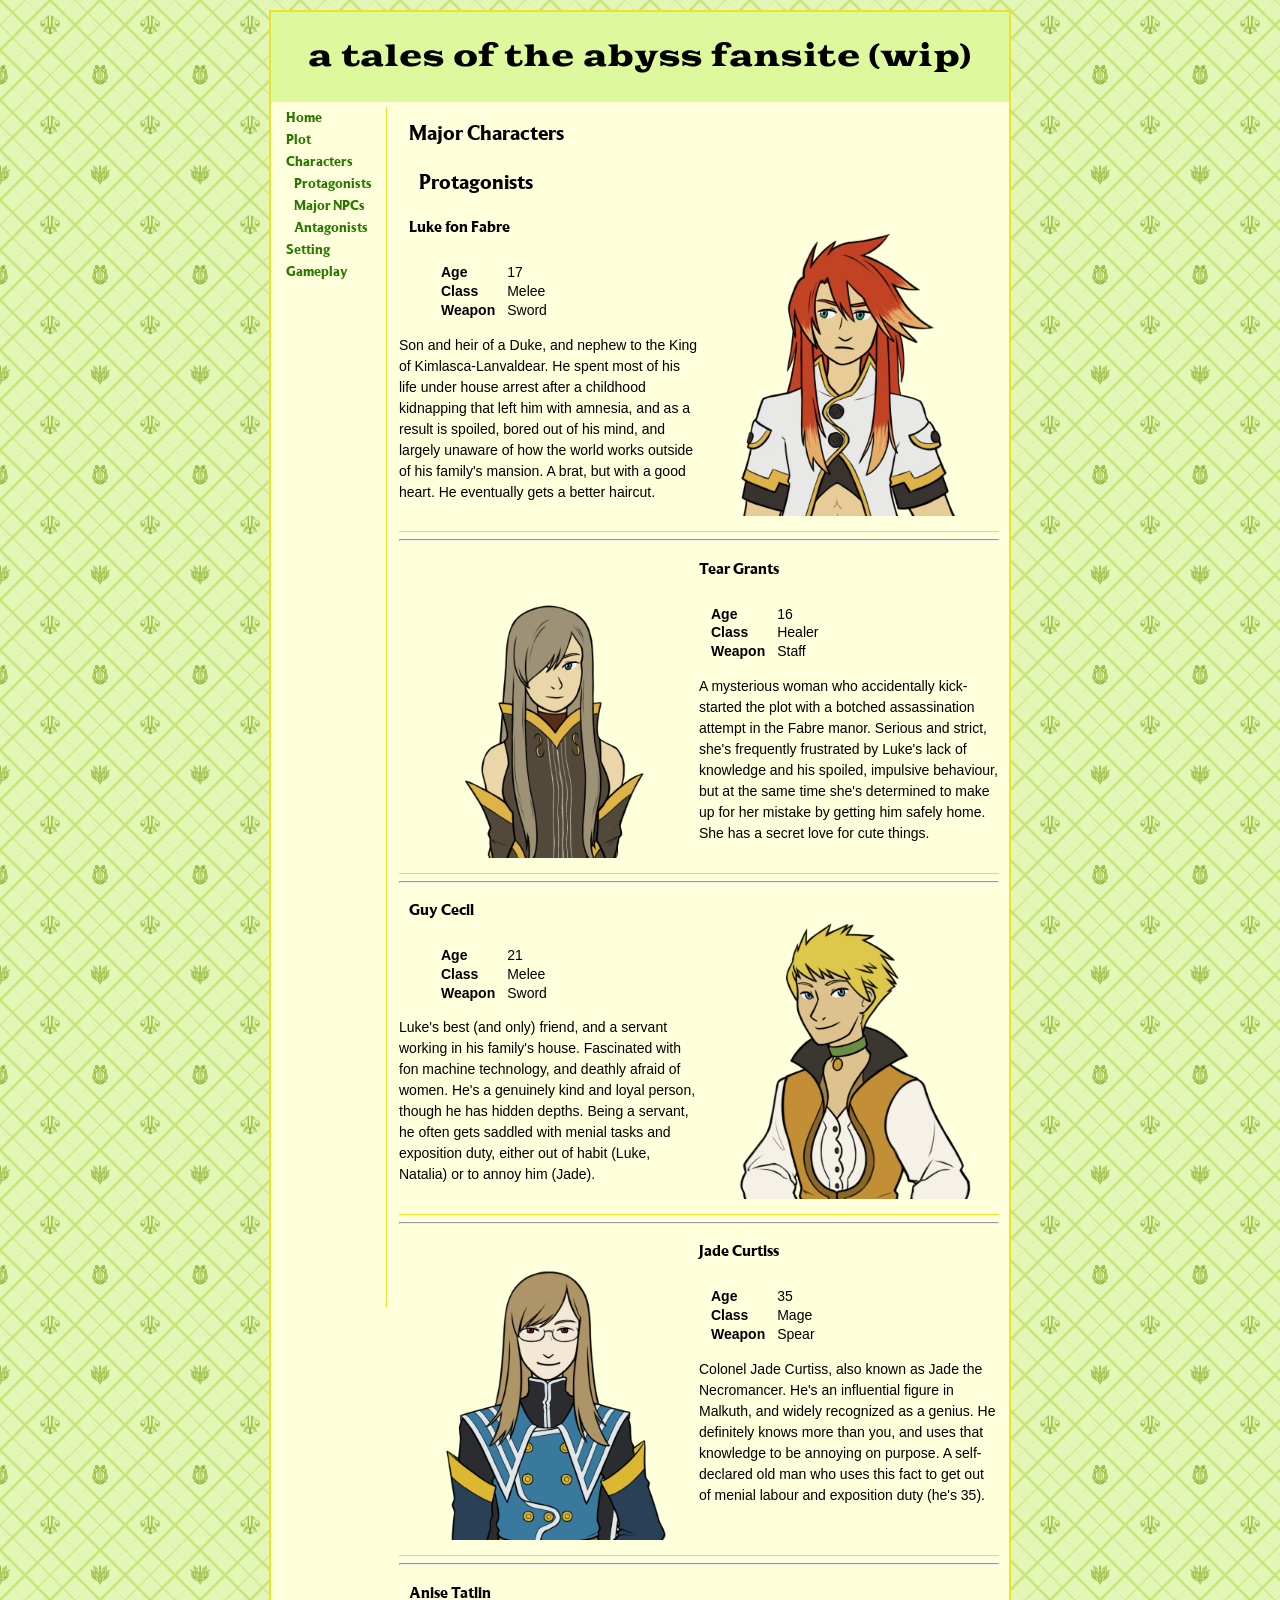
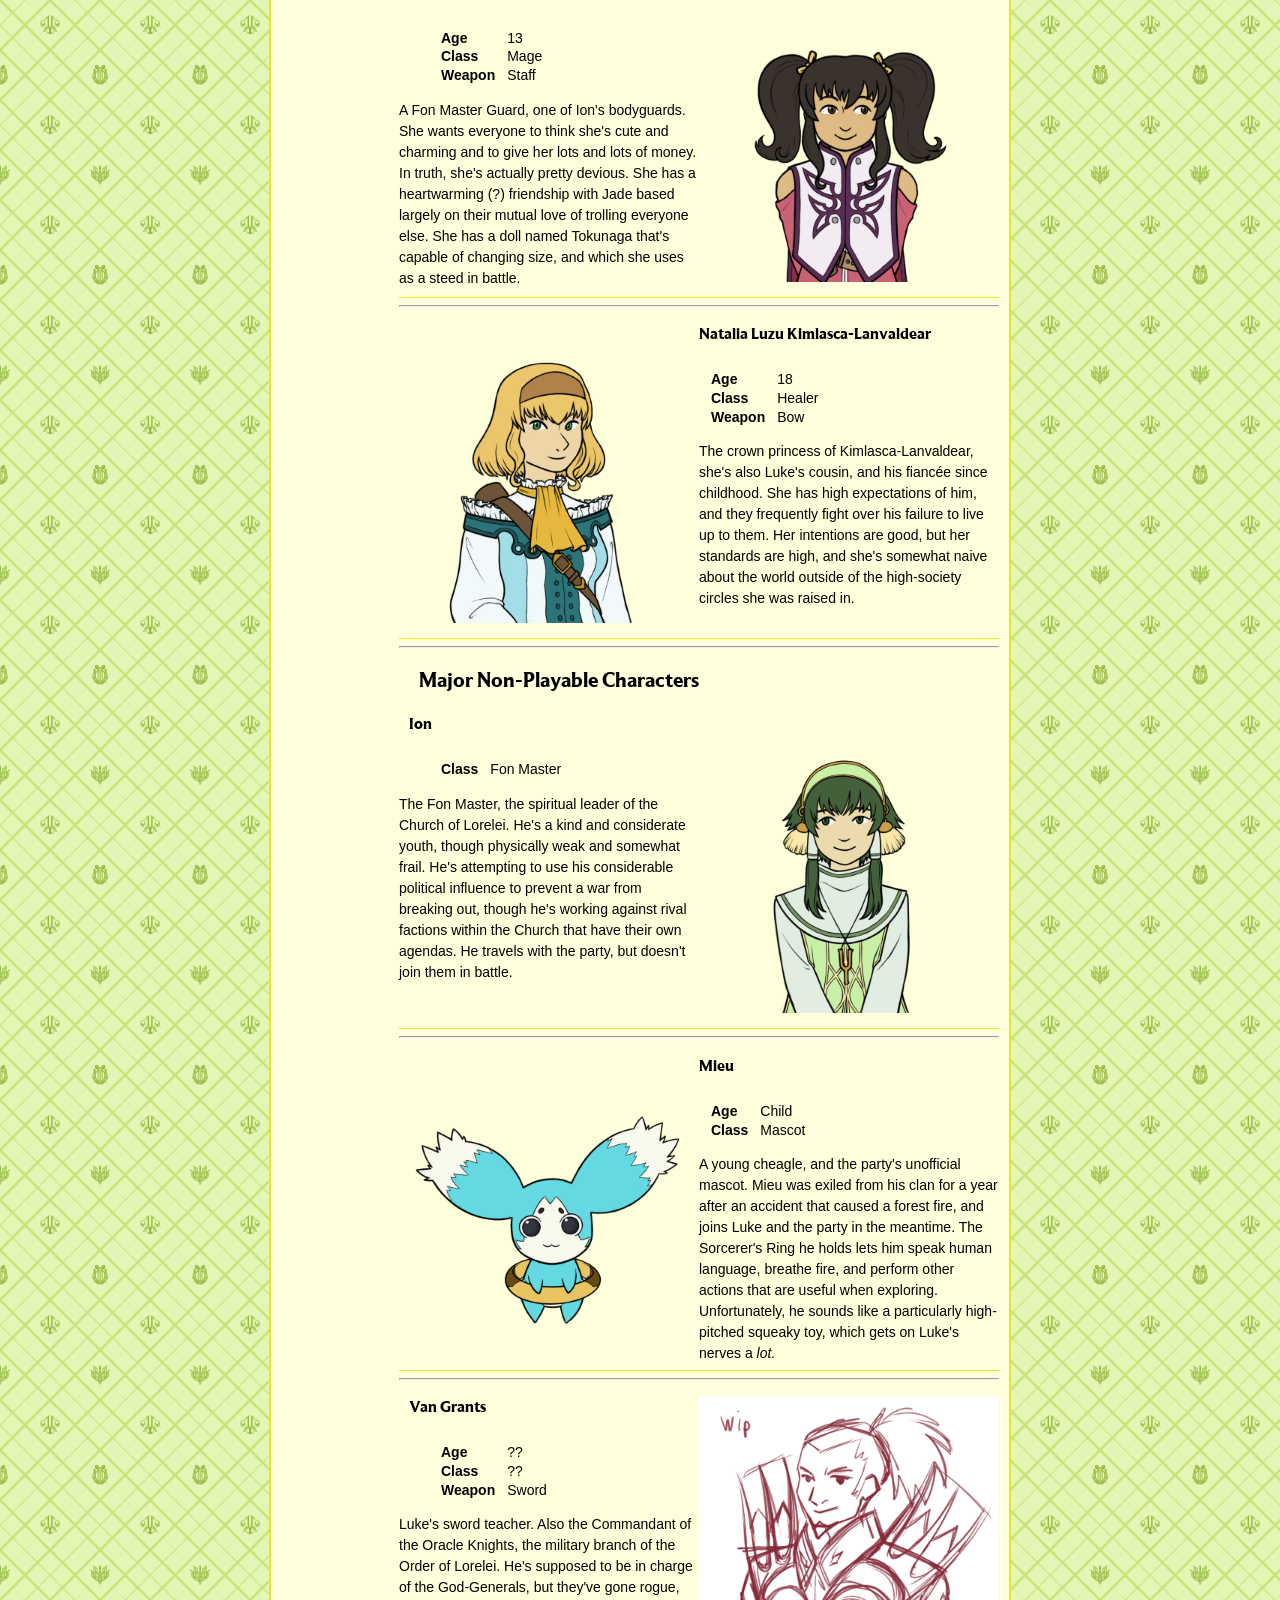
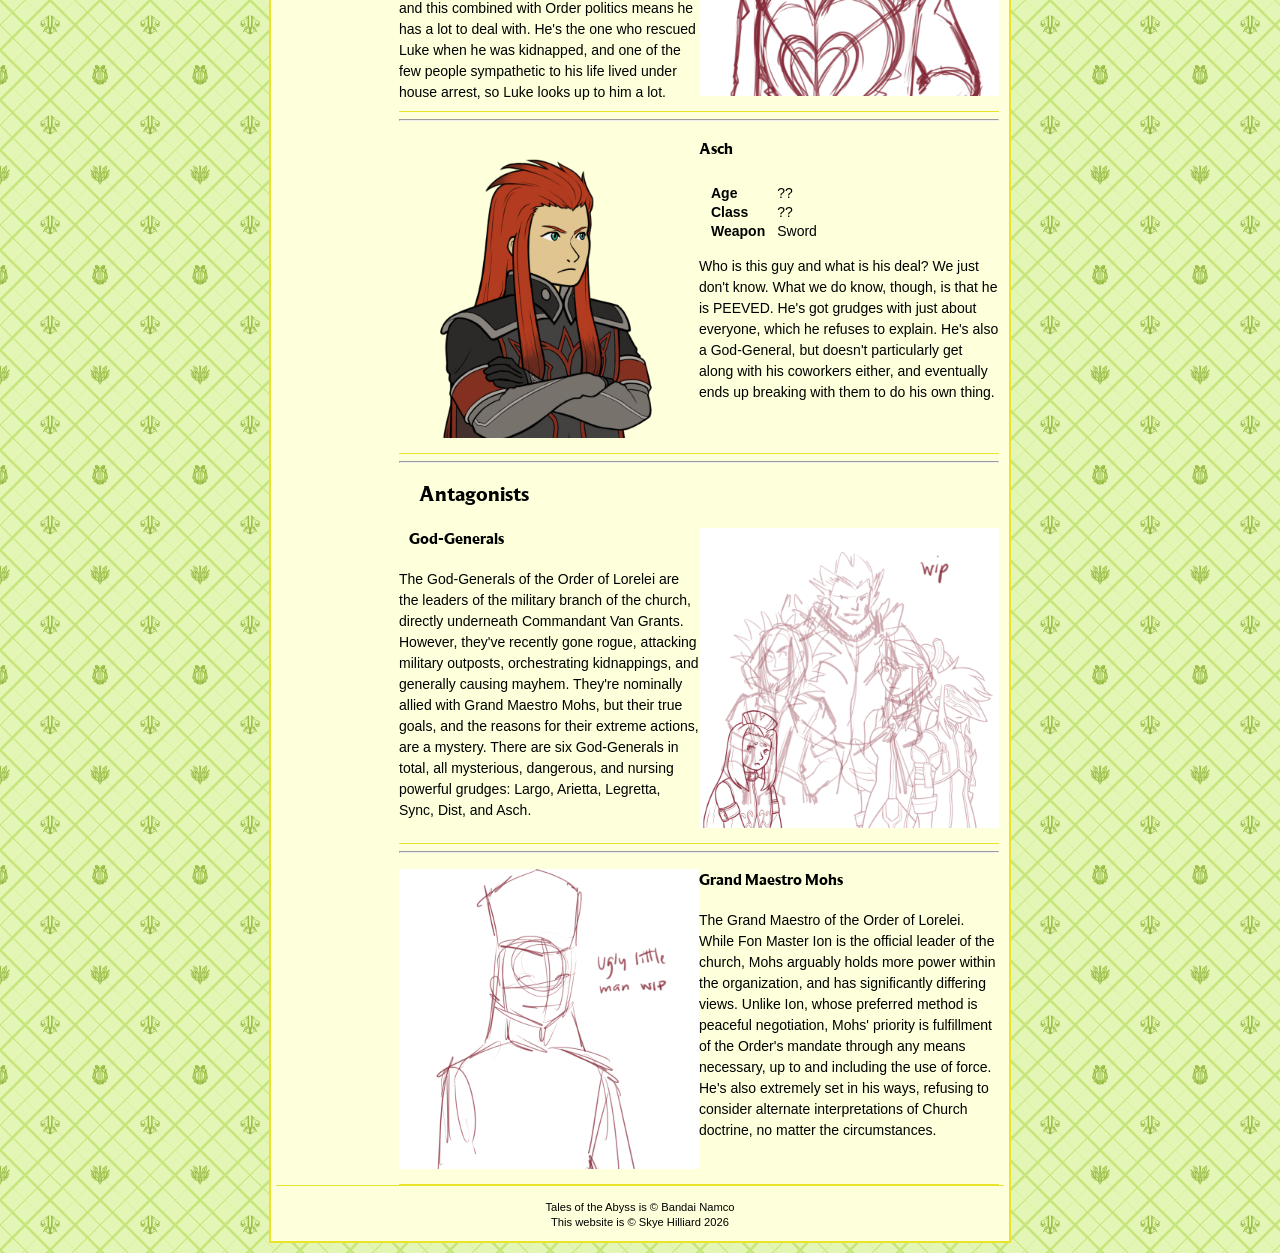
==== commit 2e26f566: "Update chara.html" ====
--- a/chara.html
+++ b/chara.html
@@ -1,8 +1,18 @@
 <!DOCTYPE html>
   <html lang="en">
   <head>
+   <title> Characters </title>
    <meta charset="UTF-8">
-   <title> Characters </title>
+   <meta name="viewport" content="width=device-width,initial-scale=1.0">
+   <meta name="dc.title" content="All about Tales of the Abyss">
+   <meta name="dc.subject" content="video games, testing">
+   <meta name="dc.description" content="An informative fanpage for the game Tales of the Abyss, created for a website design class">
+   <meta name="dc.date" content="20260409">
+   <meta name="dc.type" content="text, image">
+   <meta name="dc.format" content="HTML">
+   <meta name="dc.relation" content="https://www.bandainamcoent.com/games?franchise=tales-of&sort_by=release_date"> <!--link to the official Bandai Namco series page-->
+   <meta name="dc.rights" content="Tales of the Abyss copyright Bandai Namco, this website and original content copyright Skye Hilliard">
+
    <link rel="stylesheet" href="global.css" media="screen">
   </head>
   <body class="content"> <!--content pages will have the same layout-->
@@ -22,8 +32,10 @@
        <tr> <td> <strong> Class </strong> </td> <td> Melee </td> </tr>
        <tr> <td> <strong> Weapon </strong> </td> <td> Sword </td> </tr>
       </table>
-      <p> Son and heir of a Duke, and nephew to the King of Kimlasca-Lanvaldear. He spent most of his life under house arrest after a childhood kidnapping that left him with amnesia, and as a result is spoiled, bored out of his mind, and largely unaware of how the world works outside of his mansion. A brat, but with a good heart. He eventually gets a better haircut. </p>
-     </section>
+      <p> Son and heir of a Duke, and nephew to the King of Kimlasca-Lanvaldear. He spent most of his life under house arrest after a childhood kidnapping that left him with amnesia, and as a result is spoiled, bored out of his mind, and largely unaware of how the world works outside of his family's mansion. A brat, but with a good heart. He eventually gets a better haircut. </p>
+     </section>
+
+<hr>
 
      <section id="sized">
       <span id="left"> <!-- to float left-->
@@ -38,6 +50,8 @@
       <p> A mysterious woman who accidentally kick-started the plot with a botched assassination attempt in the Fabre manor. Serious and strict, she's frequently frustrated by Luke's lack of knowledge and his spoiled, impulsive behaviour, but at the same time she's determined to make up for her mistake by getting him safely home. She has a secret love for cute things. </p>
      </section>
 
+<hr>
+
      <section id="sized">
       <span id="right"> <!-- to float right-->
       <img src="images/guy.png" width="300" height="300" alt="Guy portrait" title="image copyright myself"> 
@@ -50,6 +64,8 @@
       </table>
       <p> Luke's best (and only) friend, and a servant working in his family's house. Fascinated with fon machine technology, and deathly afraid of women. He's a genuinely kind and loyal person, though he has hidden depths. Being a servant, he often gets saddled with menial tasks and exposition duty, either out of habit (Luke, Natalia) or to annoy him (Jade). </p>
      </section>
+
+<hr>
 
      <section id="sized">
       <span id="left"> <!-- to float left-->
@@ -64,6 +80,8 @@
       <p> Colonel Jade Curtiss, also known as Jade the Necromancer. He's an influential figure in Malkuth, and widely recognized as a genius. He definitely knows more than you, and uses that knowledge to be annoying on purpose. A self-declared old man who uses this fact to get out of menial labour and exposition duty (he's 35). </p>
      </section>
 
+<hr>
+
      <section id="sized">
       <span id="right"> <!-- to float right-->
       <img src="images/anise.png" width="300" height="300" alt="Anise portrait" title="image copyright myself">
@@ -77,6 +95,8 @@
       <p> A Fon Master Guard, one of Ion's bodyguards. She wants everyone to think she's cute and charming and to give her lots and lots of money. In truth, she's actually pretty devious. She has a heartwarming (?) friendship with Jade based largely on their mutual love of trolling everyone else. She has a doll named Tokunaga that's capable of changing size, and which she uses as a steed in battle. </p>
      </section>
 
+<hr>
+
      <section id="sized">
       <span id="left"> <!-- to float left-->
       <img src="images/natalia.png" width="300" height="300" alt="Natalia portrait" title="image copyright myself">
@@ -87,11 +107,11 @@
        <tr> <td> <strong> Class </strong> </td> <td> Healer </td> </tr>
        <tr> <td> <strong> Weapon </strong> </td> <td> Bow </td> </tr>
       </table>
-      <p> The crown princess of Kimlasca-Lanvaldear, she's also Luke's cousin and his fiancée since childhood. She has high expectations of him, and they frequently fight over his failure to live up to them. Her intentions are good, but her standards are high, and she's somewhat naive about the world outside of the high-society circles she was raised in. </p>
-     </section>
-</article>
-
-<article>
+      <p> The crown princess of Kimlasca-Lanvaldear, she's also Luke's cousin, and his fiancée since childhood. She has high expectations of him, and they frequently fight over his failure to live up to them. Her intentions are good, but her standards are high, and she's somewhat naive about the world outside of the high-society circles she was raised in. </p>
+     </section>
+
+<hr>
+
      <h2 id="npc"> Major Non-Playable Characters </h2>  <!--id for nav linking purposes-->
 
      <section id="sized">
@@ -104,6 +124,8 @@
       </table>
       <p> The Fon Master, the spiritual leader of the Church of Lorelei. He's a kind and considerate youth, though physically weak and somewhat frail. He's attempting to use his considerable political influence to prevent a war from breaking out, though he's working against rival factions within the Church that have their own agendas. He travels with the party, but doesn't join them in battle. </p>
      </section>
+
+<hr>
 
      <section id="sized">
       <span id="left"> <!-- to float left-->
@@ -117,6 +139,8 @@
       <p> A young cheagle, and the party's unofficial mascot. Mieu was exiled from his clan for a year after an accident that caused a forest fire, and joins Luke and the party in the meantime. The Sorcerer's Ring he holds lets him speak human language, breathe fire, and perform other actions that are useful when exploring. Unfortunately, he sounds like a particularly high-pitched squeaky toy, which gets on Luke's nerves a <em>lot.</em> </p>
      </section>
 
+<hr>
+
      <section id="sized">
       <span id="right"> <!-- to float right-->
       <img src="images/van.png" width="300" height="300" alt="Van portrait" title="image copyright myself">
@@ -127,8 +151,10 @@
        <tr> <td> <strong> Class </strong> </td> <td> ?? </td> </tr>
        <tr> <td> <strong> Weapon </strong> </td> <td> Sword </td> </tr>
       </table>
-      <p> Luke's sword teacher. Also the Commandant of the Oracle Knights, the military branch of the Order of Lorelei. He's supposed to be in charge of the God-Generals, but they've decided to go rogue, and this combined with Order of Lorelei politics means he has a lot to deal with. He's the one who rescued Luke when he was kidnapped as a child, and one of the only people truly sympathetic to his life lived under house arrest, so Luke looks up to him a lot. </p>
-     </section>
+      <p> Luke's sword teacher. Also the Commandant of the Oracle Knights, the military branch of the Order of Lorelei. He's supposed to be in charge of the God-Generals, but they've gone rogue, and this combined with Order politics means he has a lot to deal with. He's the one who rescued Luke when he was kidnapped, and one of the few people sympathetic to his life lived under house arrest, so Luke looks up to him a lot. </p>
+     </section>
+
+<hr>
 
      <section id="sized">
       <span id="left"> <!-- to float left-->
@@ -142,9 +168,9 @@
       </table>
       <p> Who is this guy and what is his deal? We just don't know. What we do know, though, is that he is PEEVED. He's got grudges with just about everyone, which he refuses to explain. He's also a God-General, but doesn't particularly get along with his coworkers either, and eventually ends up breaking with them to do his own thing. </p>
      </section>
-</article>
-
-<article>
+
+<hr>
+
      <h2 id="antag"> Antagonists </h2>  <!--id for nav linking purposes-->
 
      <section id="sized">
@@ -152,15 +178,17 @@
       <img src="images/gg.png" width="300" height="300" alt="God-Generals portrait" title="image copyright myself">
       </span>
       <h3>God-Generals</h3>
-      <p> The God-Generals of the Order of Lorelei are the leaders of the military branch of the church, directly underneath Commandant Van Grants. However, they've recently gone rogue, attacking military outposts, orchestrating kidnappings, and generally causing mayhem. They're nominally allied with Grand Maestro Mohs, but their true goals, and the reason for their extreme actions, are a mystery. There are six God-Generals in total, all mysterious, dangerous, and nursing powerful grudges: Largo, Arietta, Legretta, Sync, Dist, and Asch. </p>
-     </section>
+      <p> The God-Generals of the Order of Lorelei are the leaders of the military branch of the church, directly underneath Commandant Van Grants. However, they've recently gone rogue, attacking military outposts, orchestrating kidnappings, and generally causing mayhem. They're nominally allied with Grand Maestro Mohs, but their true goals, and the reasons for their extreme actions, are a mystery. There are six God-Generals in total, all mysterious, dangerous, and nursing powerful grudges: Largo, Arietta, Legretta, Sync, Dist, and Asch. </p>
+     </section>
+
+<hr>
 
      <section id="sized">
       <span id="left"> <!-- to float left-->
       <img src="images/mohs.png" width="300" height="300" alt="Mohs portrait" title="image copyright myself">
       </span>
       <h3>Grand Maestro Mohs</h3>
-      <p> The Grand Maestro of the Order of Lorelei. While Fon Master Ion is the official leader of the church, Mohs arguably holds more power within the organization, and has significantly differing views. Unlike Ion, whose preferred method is peaceful negotiation, Mohs' priority is fulfillment of the Order's mandate through any means necessary, up to and including the use of force. He's also extremely set in his ways, refusing to consider alternate interpretations of Church doctrine, no matter the consequences. </p>
+      <p> The Grand Maestro of the Order of Lorelei. While Fon Master Ion is the official leader of the church, Mohs arguably holds more power within the organization, and has significantly differing views. Unlike Ion, whose preferred method is peaceful negotiation, Mohs' priority is fulfillment of the Order's mandate through any means necessary, up to and including the use of force. He's also extremely set in his ways, refusing to consider alternate interpretations of Church doctrine, no matter the circumstances. </p>
      </section>
     </article>
 
--- a/global.css
+++ b/global.css
@@ -1,78 +1,118 @@
 /* Skye's Abyss fanpage CSS file */
 
-body { font-family: "Goudy Old Style", arial, sans-serif;
+@font-face {font-family: 'LT Museum';
+            src :url(LTMuseum-Bold.ttf);
+            font-weight: bold;
+            font-style: normal;}
+
+/* Font by LyonsType licensed under SIL Open Font License, from https://lyonstype.neocities.org/fonts */
+
+body { font-family: Tahoma, arial, sans-serif;
        font-size: 14px;
        line-height: 1.5;
        margin: 0;
        padding: 0;
-       background: #e4eefa; }
+       background: #e3f6b5 url(images/gingham_200.png); }
 
-h1, h2, h3 { font-family: broadway, garamond, serif;
-             font-weight: normal;
-             margin-left: 10px; }
+h1, h3 { font-family: "LT Museum", "Copperplate Gothic Bold", garamond, serif;
+         font-weight: normal;
+         margin-left: 10px; }
 
-div#wrapper { width: 728px;
+h2 { font-family: "LT Museum", "Copperplate Gothic Bold", garamond, serif;
+     font-weight: normal;
+     margin-left: 20px;
+     margin-bottom: 0px; }
+
+div#wrapper { width: 738px;
               margin: 10px auto;
-              background-color: #f8fbfe;
-              border: 2px solid #c8dcf5; }
+              background-color: #feffdb;
+              border: 2px solid #e9e32b; }
+
 
 /* index page has a unique layout design */
 
 .index nav { text-align: center;
              line-height: 1.5;
+             font-size: 16px;
              margin: 5px;
              padding: 5px;
-             border-top: 1px solid #c8dcf5;
-             border-bottom: 1px solid #c8dcf5; }
+             border-top: 1px solid #e9e32b;
+             border-bottom: 1px solid #e9e32b; }
 
 /* need to format the section instead of the article bc the nav is inside the article */
-.index section { margin: 10px; }
+.index section { margin: 10px;
+                 padding: 0px 10px; }
 
 .index header { height: 295px;
                 margin: 20px;
-                background: #f8fbfe url(images/s_toa_logo.png) center no-repeat; }
+                background: #feffdb url(images/s_toa_logo.png) center no-repeat; }
 /*image is official game logo, copyright bandai namco */
 
 .index h1 { text-align: center;
             margin-left: 0px; }
 
+.index footer { border-top: 1px solid #e9e32b; }
+
 /* end of index-specific formatting */
+
 
 /* all content pages will have the same general layout */
 
+.content header { height: 90px;
+                  margin: 0;
+                  background: #feffdb url(images/banner.png) center no-repeat; }
+
 .content nav { float: left;
                position: fixed;
-               width: 90px;
+               width: 100px;
                height: 1200px;
                line-height: 1.5;
                margin: 5px;
                padding-left: 10px;
-               border-right: 1px solid #c8dcf5; }
+               border-right: 1px solid #e9e32b; }
 
 .content article { float: right;
                    width: 600px;
                    padding-right: 10px; }
 
+.content section { padding-bottom: 15px;
+                   border-bottom: 1px solid #e9e32b; }
+
 /* end of content page-specific formatting */
 
-/* using left/right sections in chara page to do fun things with image alignment */
-section#left { float: left;
-               width: 300px;
-               height: 300px;
-               margin-bottom: 5px; }
 
-section#right { float: right;
-                width: 300px;
-                height: 300px;
-                margin-bottom: 5px; }
+/* to force some sections (the ones with image floats) to a certain size */
+section#sized { height: 300px; }
+
+/* using left/right spans to do fun things with image alignment */
+span#left { float: left;
+            width: 300px; }
+
+span#right { float: right;
+            width: 300px; }
+
+/* to make links in the navbar the same font as my headers */
+nav a { font-family: "LT Museum", "Copperplate Gothic Bold", garamond, serif; }
+
+a { color: #2a7800;
+    text-decoration: none;
+    padding-bottom: 1px; }
+
+a:visited { color: #878900; }
+
+a:hover, a:focus, a:active { color: #51c513; }
 
 table, th, td { margin-left: 30px;
                 line-height: 1.2;
                 padding: 0px 5px; }
+
+table { padding-top: 5px; }
+/* giving just the entire table object a bit of padding */
 
 footer { clear: both;
          font-size: 80%;
          line-height: 1.3;
          text-align: center;
          margin: 5px;
-         border-top: 1px solid #c8dcf5; }+         padding-top: 3px;
+         border-top: 1px solid #e9e32b; }
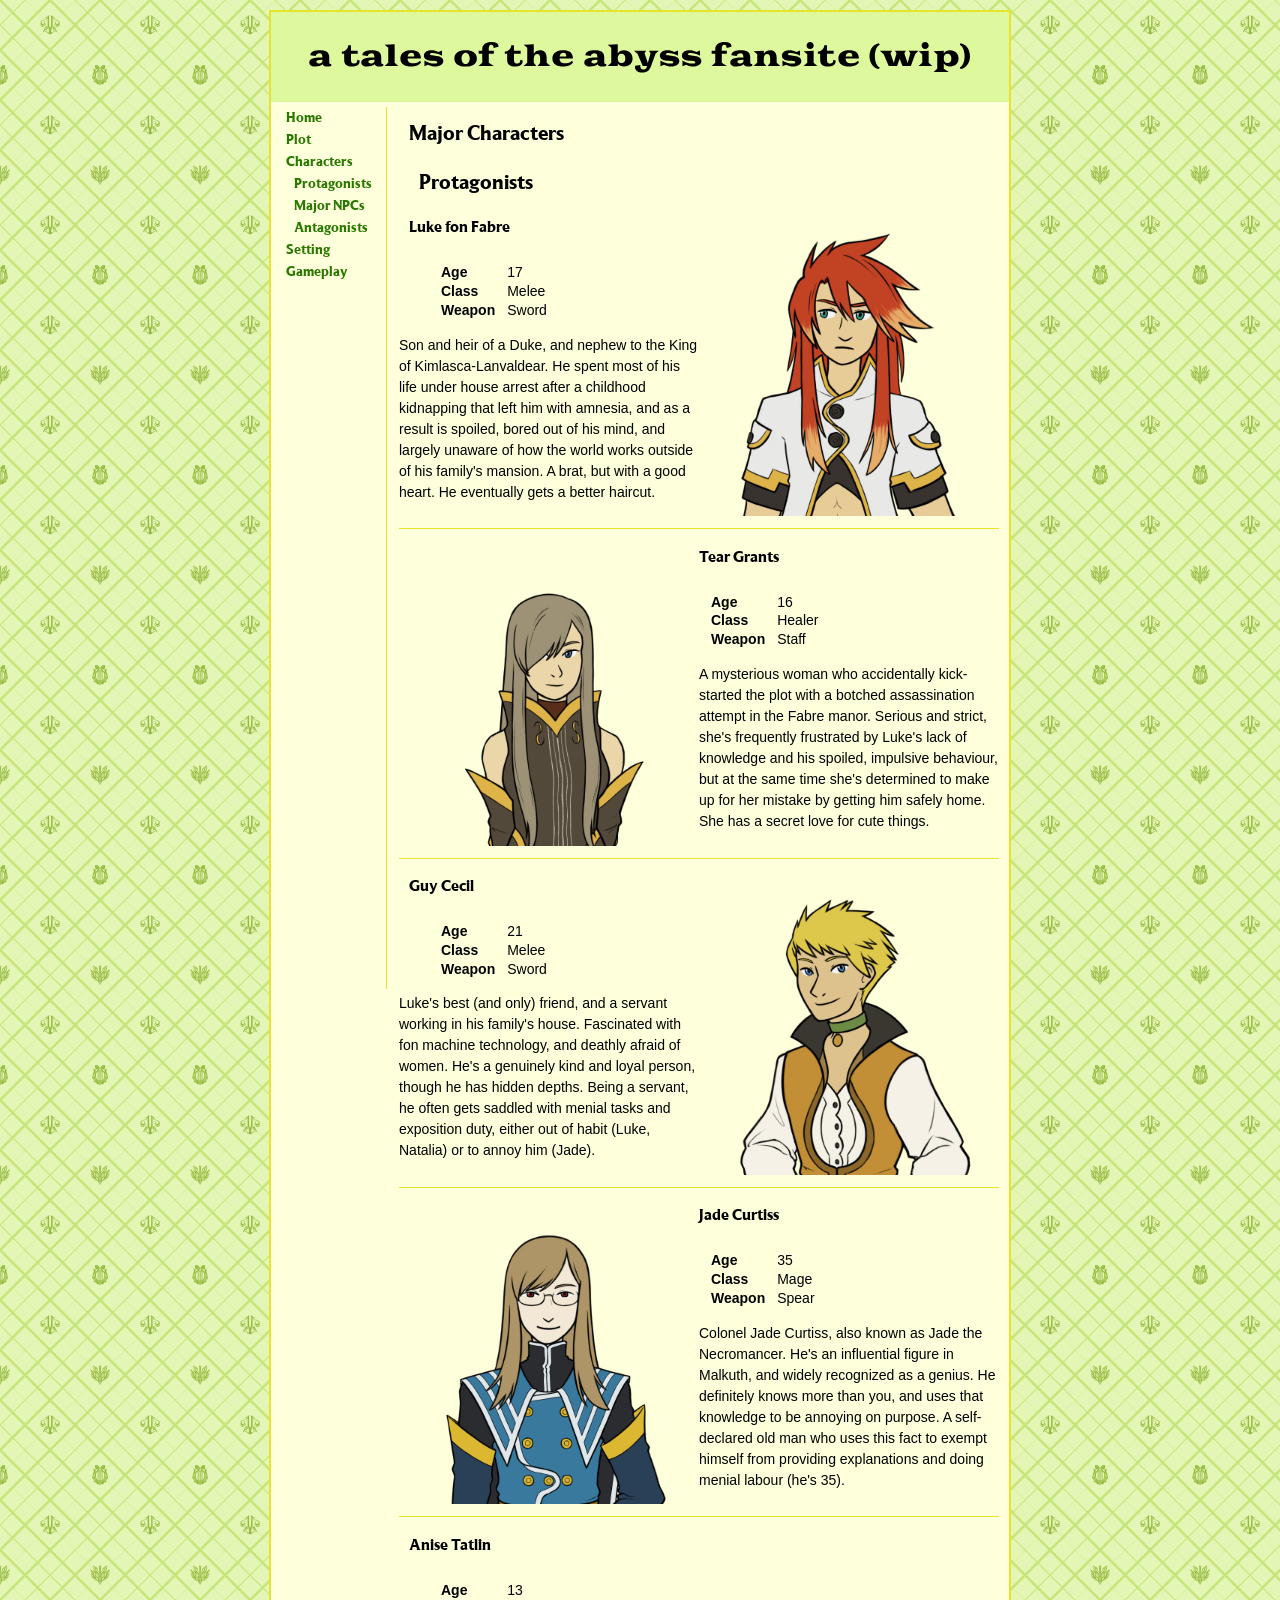
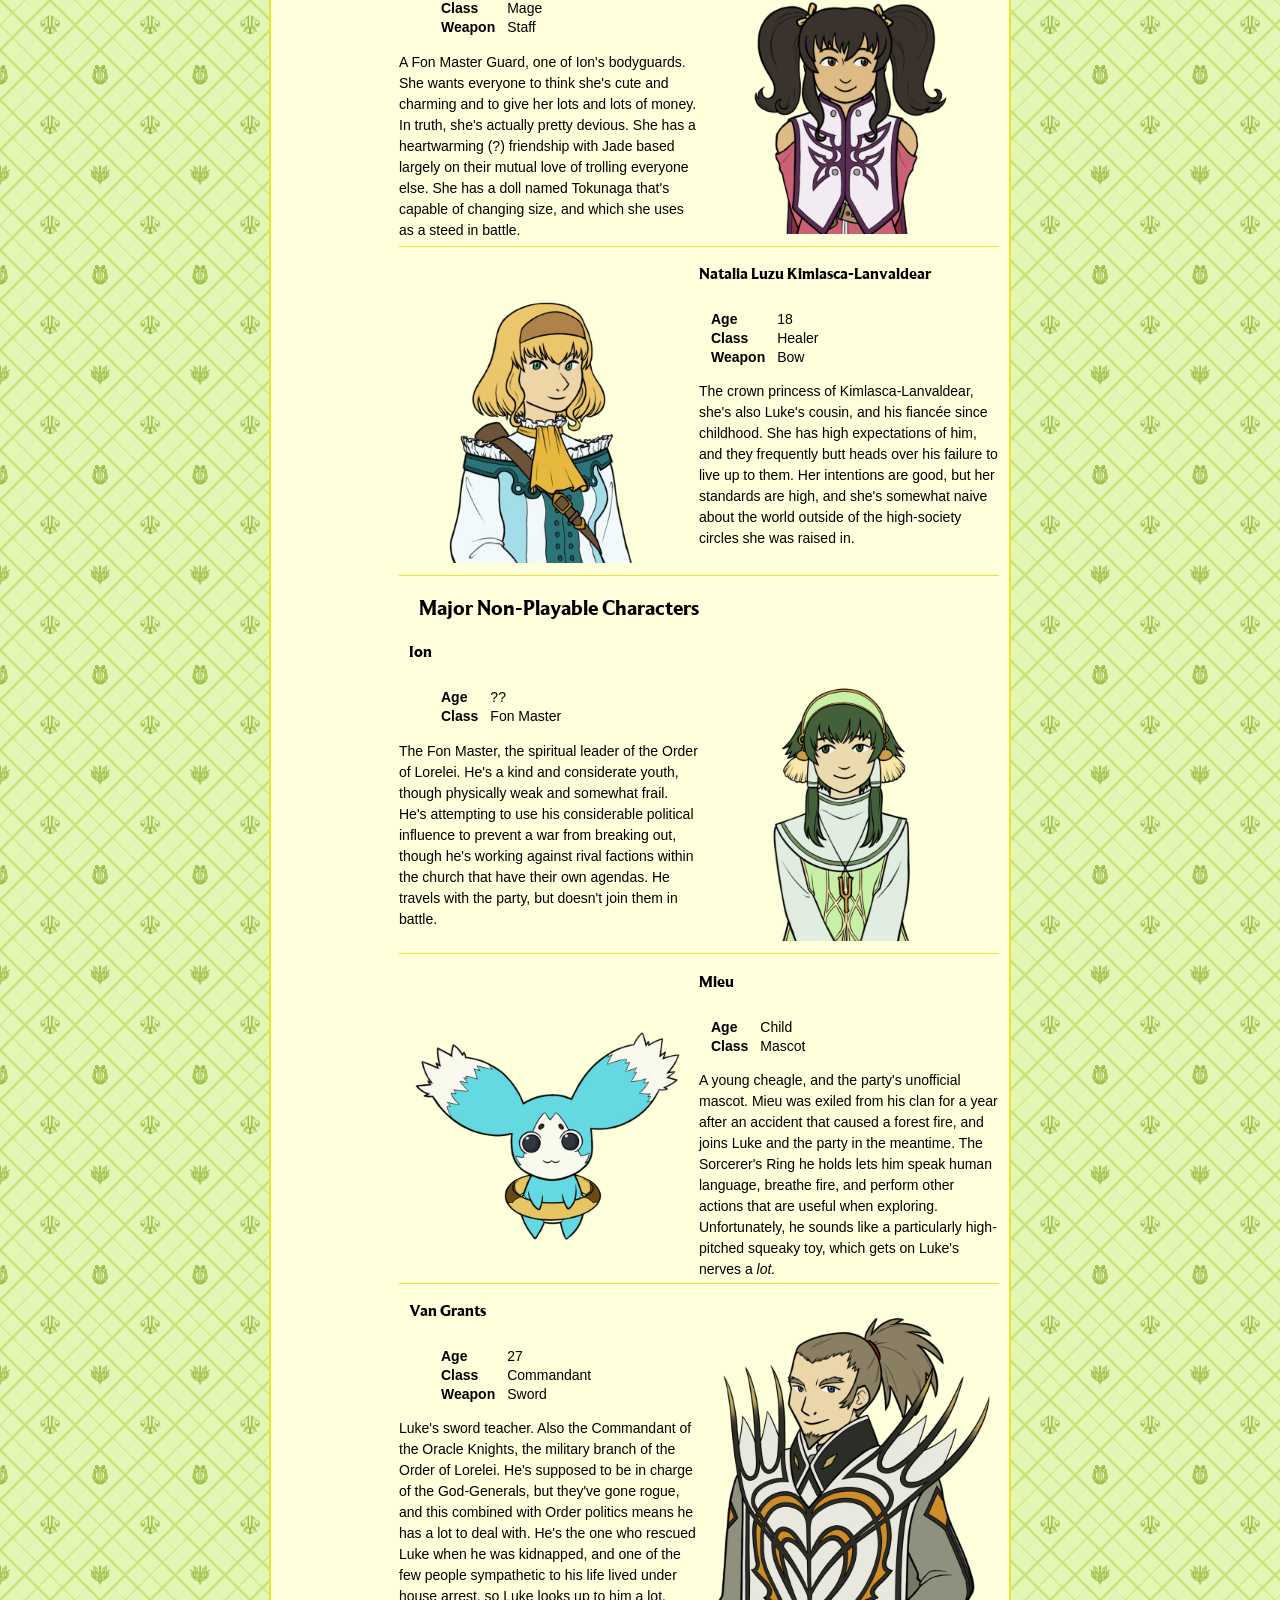
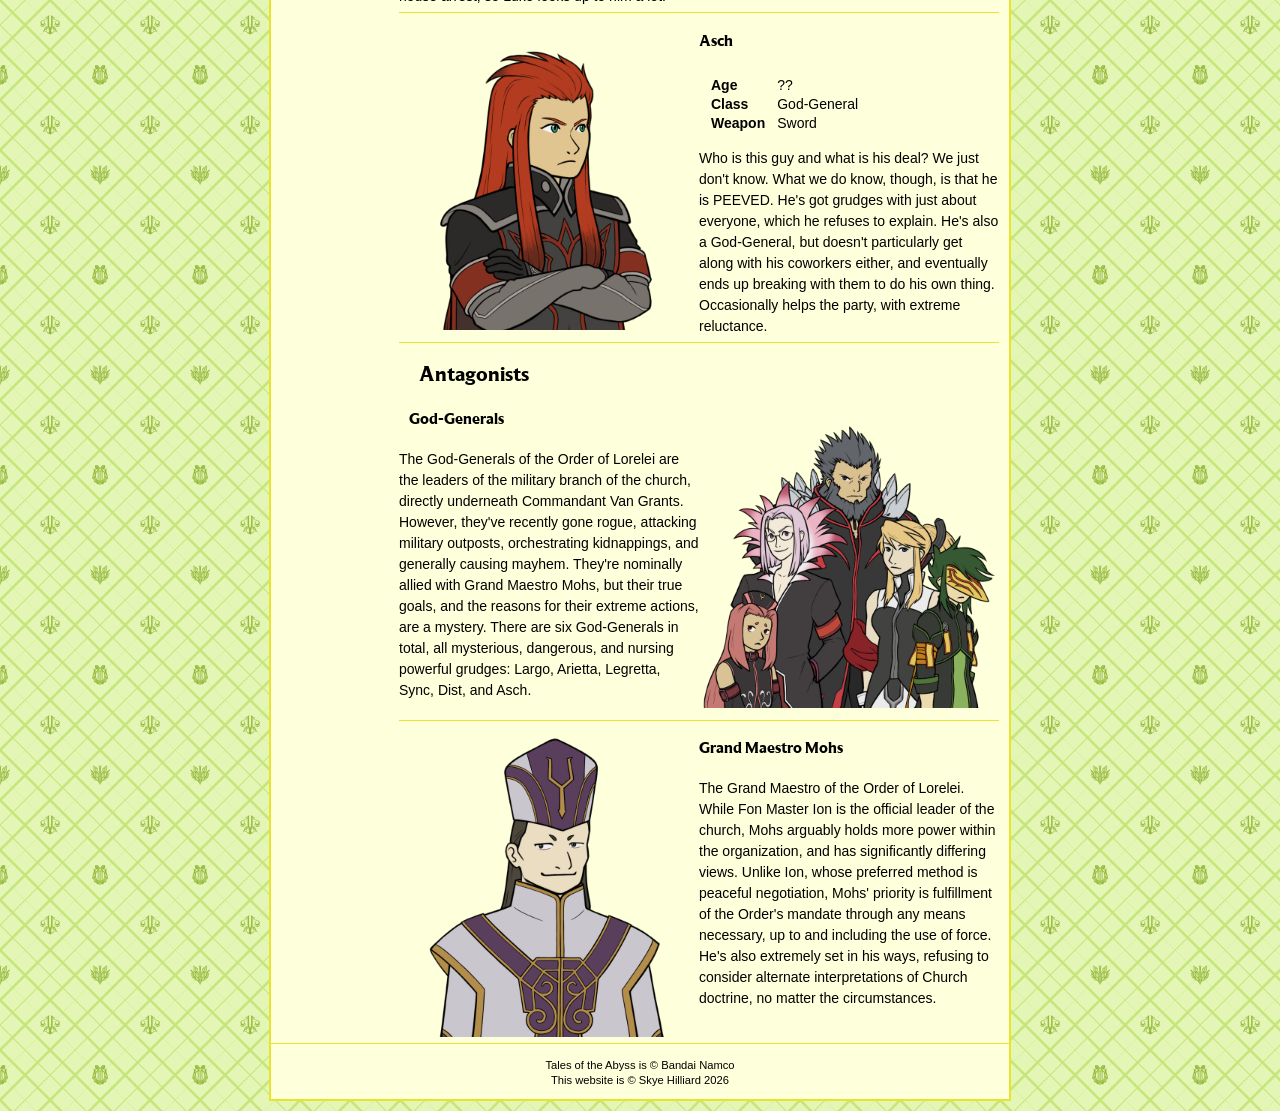
==== commit fb143734: "Update chara.html" ====
--- a/chara.html
+++ b/chara.html
@@ -5,26 +5,29 @@
    <meta charset="UTF-8">
    <meta name="viewport" content="width=device-width,initial-scale=1.0">
    <meta name="dc.title" content="All about Tales of the Abyss">
+   <meta name="dc.creator" content="Skye Hilliard">
    <meta name="dc.subject" content="video games, testing">
    <meta name="dc.description" content="An informative fanpage for the game Tales of the Abyss, created for a website design class">
-   <meta name="dc.date" content="20260409">
+   <meta name="dc.publisher" content="Algonquin College">
+   <meta name="dc.date" content="20260416">
    <meta name="dc.type" content="text, image">
    <meta name="dc.format" content="HTML">
    <meta name="dc.relation" content="https://www.bandainamcoent.com/games?franchise=tales-of&sort_by=release_date"> <!--link to the official Bandai Namco series page-->
    <meta name="dc.rights" content="Tales of the Abyss copyright Bandai Namco, this website and original content copyright Skye Hilliard">
 
    <link rel="stylesheet" href="global.css" media="screen">
+   <link rel="icon" type"image/x-icon" href="images/favicon.ico">
   </head>
   <body class="content"> <!--content pages will have the same layout-->
    <div id="wrapper">
-    <header> </header>
+    <header> </header> <!-- nothing in the header because I'm using CSS to add a banner -->
 
     <article>
      <h1>Major Characters</h1>
      <h2 id="protag">Protagonists</h2> <!--id for nav linking purposes-->
-     <section id="sized">
-      <span id="right"> <!-- to float right-->
-       <img src="images/luke.png" width="300" height="300" alt="Luke portrait" title="image copyright myself"> <!--I made all these portrait images!!-->
+     <section id="sized"> <!-- id to force these sections to the correct height -->
+      <span id="right"> <!-- to float image right-->
+       <img src="images/luke.png" width="300" height="300" alt="Luke portrait"> <!--I made all these portrait images!!-->
       </span>
       <h3>Luke fon Fabre</h3>
       <table id="chardata"> <!--not sure if i need this table id but just in case-->
@@ -35,11 +38,11 @@
       <p> Son and heir of a Duke, and nephew to the King of Kimlasca-Lanvaldear. He spent most of his life under house arrest after a childhood kidnapping that left him with amnesia, and as a result is spoiled, bored out of his mind, and largely unaware of how the world works outside of his family's mansion. A brat, but with a good heart. He eventually gets a better haircut. </p>
      </section>
 
-<hr>
-
-     <section id="sized">
-      <span id="left"> <!-- to float left-->
-      <img src="images/tear.png" width="300" height="300" alt="Tear portrait" title="image copyright myself">
+<hr> <!-- line break -->
+
+     <section id="sized">
+      <span id="left"> <!-- to float image left-->
+      <img src="images/tear.png" width="300" height="300" alt="Tear portrait">
       </span>
       <h3>Tear Grants</h3>
       <table id="chardata">
@@ -53,8 +56,8 @@
 <hr>
 
      <section id="sized">
-      <span id="right"> <!-- to float right-->
-      <img src="images/guy.png" width="300" height="300" alt="Guy portrait" title="image copyright myself"> 
+      <span id="right"> <!-- to float image right-->
+      <img src="images/guy.png" width="300" height="300" alt="Guy portrait"> 
       </span>
       <h3>Guy Cecil</h3>
       <table id="chardata">
@@ -68,8 +71,8 @@
 <hr>
 
      <section id="sized">
-      <span id="left"> <!-- to float left-->
-      <img src="images/jade.png" width="300" height="300" alt="Jade portrait" title="image copyright myself">
+      <span id="left"> <!-- to float image left-->
+      <img src="images/jade.png" width="300" height="300" alt="Jade portrait">
       </span>
       <h3>Jade Curtiss</h3>
       <table id="chardata">
@@ -77,14 +80,14 @@
        <tr> <td> <strong> Class </strong> </td> <td> Mage </td> </tr>
        <tr> <td> <strong> Weapon </strong> </td> <td> Spear </td> </tr>
       </table>
-      <p> Colonel Jade Curtiss, also known as Jade the Necromancer. He's an influential figure in Malkuth, and widely recognized as a genius. He definitely knows more than you, and uses that knowledge to be annoying on purpose. A self-declared old man who uses this fact to get out of menial labour and exposition duty (he's 35). </p>
-     </section>
-
-<hr>
-
-     <section id="sized">
-      <span id="right"> <!-- to float right-->
-      <img src="images/anise.png" width="300" height="300" alt="Anise portrait" title="image copyright myself">
+      <p> Colonel Jade Curtiss, also known as Jade the Necromancer. He's an influential figure in Malkuth, and widely recognized as a genius. He definitely knows more than you, and uses that knowledge to be annoying on purpose. A self-declared old man who uses this fact to exempt himself from providing explanations and doing menial labour (he's 35). </p>
+     </section>
+
+<hr>
+
+     <section id="sized">
+      <span id="right"> <!-- to float image right-->
+      <img src="images/anise.png" width="300" height="300" alt="Anise portrait">
       </span>
       <h3>Anise Tatlin</h3>
       <table id="chardata">
@@ -98,8 +101,8 @@
 <hr>
 
      <section id="sized">
-      <span id="left"> <!-- to float left-->
-      <img src="images/natalia.png" width="300" height="300" alt="Natalia portrait" title="image copyright myself">
+      <span id="left"> <!-- to float image left-->
+      <img src="images/natalia.png" width="300" height="300" alt="Natalia portrait">
       </span>
       <h3>Natalia Luzu Kimlasca-Lanvaldear</h3>
       <table id="chardata">
@@ -107,7 +110,7 @@
        <tr> <td> <strong> Class </strong> </td> <td> Healer </td> </tr>
        <tr> <td> <strong> Weapon </strong> </td> <td> Bow </td> </tr>
       </table>
-      <p> The crown princess of Kimlasca-Lanvaldear, she's also Luke's cousin, and his fiancée since childhood. She has high expectations of him, and they frequently fight over his failure to live up to them. Her intentions are good, but her standards are high, and she's somewhat naive about the world outside of the high-society circles she was raised in. </p>
+      <p> The crown princess of Kimlasca-Lanvaldear, she's also Luke's cousin, and his fiancée since childhood. She has high expectations of him, and they frequently butt heads over his failure to live up to them. Her intentions are good, but her standards are high, and she's somewhat naive about the world outside of the high-society circles she was raised in. </p>
      </section>
 
 <hr>
@@ -115,21 +118,22 @@
      <h2 id="npc"> Major Non-Playable Characters </h2>  <!--id for nav linking purposes-->
 
      <section id="sized">
-      <span id="right"> <!-- to float right-->
-      <img src="images/ion.png" width="300" height="300" alt="Ion portrait" title="image copyright myself">
+      <span id="right"> <!-- to float image right-->
+      <img src="images/ion.png" width="300" height="300" alt="Ion portrait">
       </span>
       <h3>Ion</h3>
       <table id="chardata">
+	  <tr> <td> <strong> Age </strong> </td> <td> ?? </td> </tr>
        <tr> <td> <strong> Class </strong> </td> <td> Fon Master </td> </tr>
       </table>
-      <p> The Fon Master, the spiritual leader of the Church of Lorelei. He's a kind and considerate youth, though physically weak and somewhat frail. He's attempting to use his considerable political influence to prevent a war from breaking out, though he's working against rival factions within the Church that have their own agendas. He travels with the party, but doesn't join them in battle. </p>
-     </section>
-
-<hr>
-
-     <section id="sized">
-      <span id="left"> <!-- to float left-->
-      <img src="images/mieu.png" width="300" height="300" alt="Mieu portrait" title="image copyright myself">
+      <p> The Fon Master, the spiritual leader of the Order of Lorelei. He's a kind and considerate youth, though physically weak and somewhat frail. He's attempting to use his considerable political influence to prevent a war from breaking out, though he's working against rival factions within the church that have their own agendas. He travels with the party, but doesn't join them in battle. </p>
+     </section>
+
+<hr>
+
+     <section id="sized">
+      <span id="left"> <!-- to float image left-->
+      <img src="images/mieu.png" width="300" height="300" alt="Mieu portrait">
       </span>
       <h3>Mieu</h3>
       <table id="chardata">
@@ -142,31 +146,31 @@
 <hr>
 
      <section id="sized">
-      <span id="right"> <!-- to float right-->
-      <img src="images/van.png" width="300" height="300" alt="Van portrait" title="image copyright myself">
+      <span id="right"> <!-- to float image right-->
+      <img src="images/van.png" width="300" height="300" alt="Van portrait">
       </span>
       <h3>Van Grants</h3>
       <table id="chardata">
+       <tr> <td> <strong> Age </strong> </td> <td> 27 </td> </tr>
+       <tr> <td> <strong> Class </strong> </td> <td> Commandant </td> </tr>
+       <tr> <td> <strong> Weapon </strong> </td> <td> Sword </td> </tr>
+      </table>
+      <p> Luke's sword teacher. Also the Commandant of the Oracle Knights, the military branch of the Order of Lorelei. He's supposed to be in charge of the God-Generals, but they've gone rogue, and this combined with Order politics means he has a lot to deal with. He's the one who rescued Luke when he was kidnapped, and one of the few people sympathetic to his life lived under house arrest, so Luke looks up to him a lot. </p>
+     </section>
+
+<hr>
+
+     <section id="sized">
+      <span id="left"> <!-- to float image left-->
+      <img src="images/asch.png" width="300" height="300" alt="Asch portrait">
+      </span>
+      <h3>Asch</h3>
+      <table id="chardata">
        <tr> <td> <strong> Age </strong> </td> <td> ?? </td> </tr>
-       <tr> <td> <strong> Class </strong> </td> <td> ?? </td> </tr>
-       <tr> <td> <strong> Weapon </strong> </td> <td> Sword </td> </tr>
-      </table>
-      <p> Luke's sword teacher. Also the Commandant of the Oracle Knights, the military branch of the Order of Lorelei. He's supposed to be in charge of the God-Generals, but they've gone rogue, and this combined with Order politics means he has a lot to deal with. He's the one who rescued Luke when he was kidnapped, and one of the few people sympathetic to his life lived under house arrest, so Luke looks up to him a lot. </p>
-     </section>
-
-<hr>
-
-     <section id="sized">
-      <span id="left"> <!-- to float left-->
-      <img src="images/asch.png" width="300" height="300" alt="Asch portrait" title="image copyright myself">
-      </span>
-      <h3>Asch</h3>
-      <table id="chardata">
-       <tr> <td> <strong> Age </strong> </td> <td> ?? </td> </tr>
-       <tr> <td> <strong> Class </strong> </td> <td> ?? </td> </tr>
-       <tr> <td> <strong> Weapon </strong> </td> <td> Sword </td> </tr>
-      </table>
-      <p> Who is this guy and what is his deal? We just don't know. What we do know, though, is that he is PEEVED. He's got grudges with just about everyone, which he refuses to explain. He's also a God-General, but doesn't particularly get along with his coworkers either, and eventually ends up breaking with them to do his own thing. </p>
+       <tr> <td> <strong> Class </strong> </td> <td> God-General </td> </tr>
+       <tr> <td> <strong> Weapon </strong> </td> <td> Sword </td> </tr>
+      </table>
+      <p> Who is this guy and what is his deal? We just don't know. What we do know, though, is that he is PEEVED. He's got grudges with just about everyone, which he refuses to explain. He's also a God-General, but doesn't particularly get along with his coworkers either, and eventually ends up breaking with them to do his own thing. Occasionally helps the party, with extreme reluctance. </p>
      </section>
 
 <hr>
@@ -174,8 +178,8 @@
      <h2 id="antag"> Antagonists </h2>  <!--id for nav linking purposes-->
 
      <section id="sized">
-      <span id="right"> <!-- to float right-->
-      <img src="images/gg.png" width="300" height="300" alt="God-Generals portrait" title="image copyright myself">
+      <span id="right"> <!-- to float image right-->
+      <img src="images/gg.png" width="300" height="300" alt="God-Generals portrait">
       </span>
       <h3>God-Generals</h3>
       <p> The God-Generals of the Order of Lorelei are the leaders of the military branch of the church, directly underneath Commandant Van Grants. However, they've recently gone rogue, attacking military outposts, orchestrating kidnappings, and generally causing mayhem. They're nominally allied with Grand Maestro Mohs, but their true goals, and the reasons for their extreme actions, are a mystery. There are six God-Generals in total, all mysterious, dangerous, and nursing powerful grudges: Largo, Arietta, Legretta, Sync, Dist, and Asch. </p>
@@ -184,8 +188,8 @@
 <hr>
 
      <section id="sized">
-      <span id="left"> <!-- to float left-->
-      <img src="images/mohs.png" width="300" height="300" alt="Mohs portrait" title="image copyright myself">
+      <span id="left"> <!-- to float image left-->
+      <img src="images/mohs.png" width="300" height="300" alt="Mohs portrait">
       </span>
       <h3>Grand Maestro Mohs</h3>
       <p> The Grand Maestro of the Order of Lorelei. While Fon Master Ion is the official leader of the church, Mohs arguably holds more power within the organization, and has significantly differing views. Unlike Ion, whose preferred method is peaceful negotiation, Mohs' priority is fulfillment of the Order's mandate through any means necessary, up to and including the use of force. He's also extremely set in his ways, refusing to consider alternate interpretations of Church doctrine, no matter the circumstances. </p>
@@ -196,7 +200,7 @@
      <a href="index.html" title="Home">Home</a> <br>
      <a href="plot.html" title="Plot">Plot</a> <br>
      <a href="chara.html" title="Characters">Characters</a> <br>
-     &nbsp; <a href="#protag" title="Protagonists">Protagonists</a> <br>
+     &nbsp; <a href="#protag" title="Protagonists">Protagonists</a> <br> <!-- links to all the major sections on the page -->
      &nbsp; <a href="#npc" title="Major NPCs">Major NPCs</a> <br>
      &nbsp; <a href="#antag" title="Antagonists">Antagonists</a> <br>
      <a href="setting.html" title="Setting">Setting</a> <br>
--- a/global.css
+++ b/global.css
@@ -63,10 +63,12 @@
                   background: #feffdb url(images/banner.png) center no-repeat; }
 
 .content nav { float: left;
-               position: fixed;
+               position: sticky;
+               top: 10px;
                width: 100px;
-               height: 1200px;
+               height: 98vh;
                line-height: 1.5;
+               background-color: #feffdb;
                margin: 5px;
                padding-left: 10px;
                border-right: 1px solid #e9e32b; }
@@ -75,11 +77,14 @@
                    width: 600px;
                    padding-right: 10px; }
 
-.content section { padding-bottom: 15px;
-                   border-bottom: 1px solid #e9e32b; }
+.content section { padding-bottom: 5px; }
 
 /* end of content page-specific formatting */
 
+hr { height: 1px;
+     color: #e9e32b;
+     background-color: #e9e32b;
+     border-width: 0; }
 
 /* to force some sections (the ones with image floats) to a certain size */
 section#sized { height: 300px; }
@@ -113,6 +118,5 @@
          font-size: 80%;
          line-height: 1.3;
          text-align: center;
-         margin: 5px;
          padding-top: 3px;
          border-top: 1px solid #e9e32b; }
